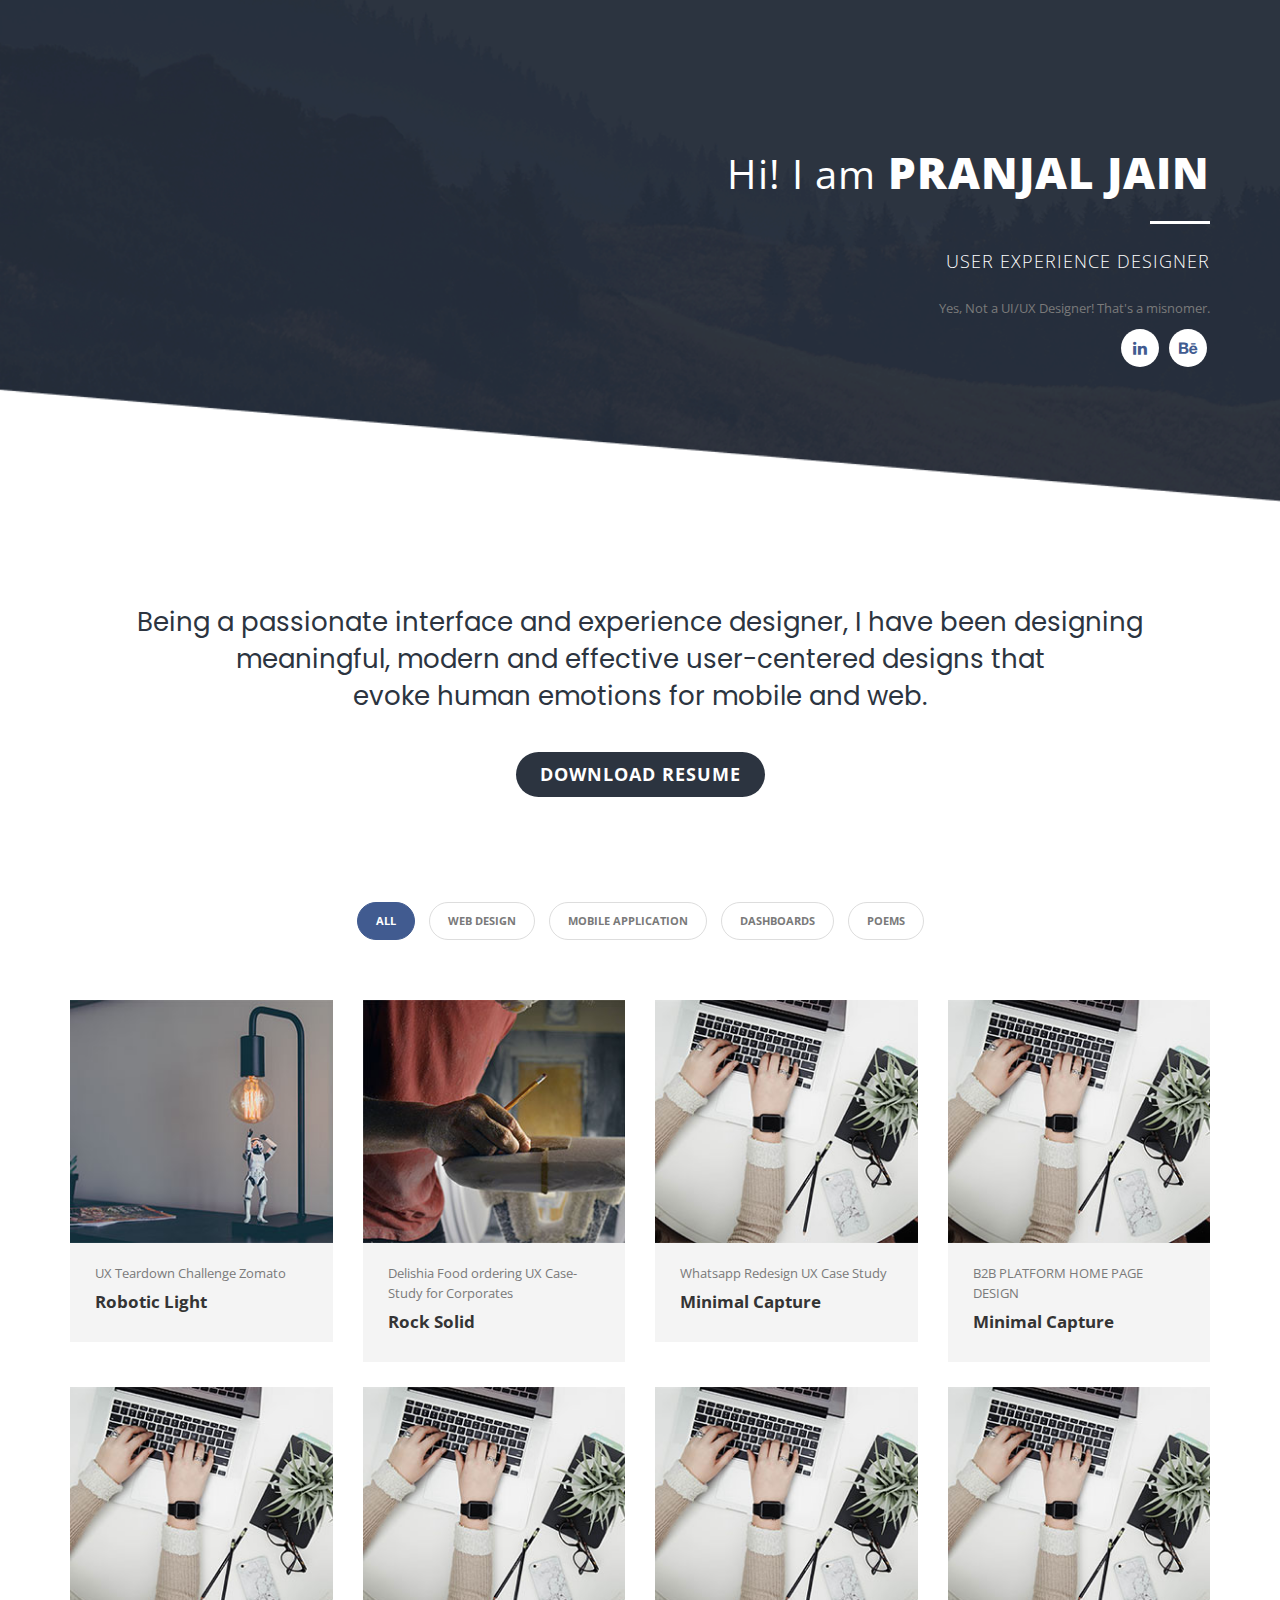
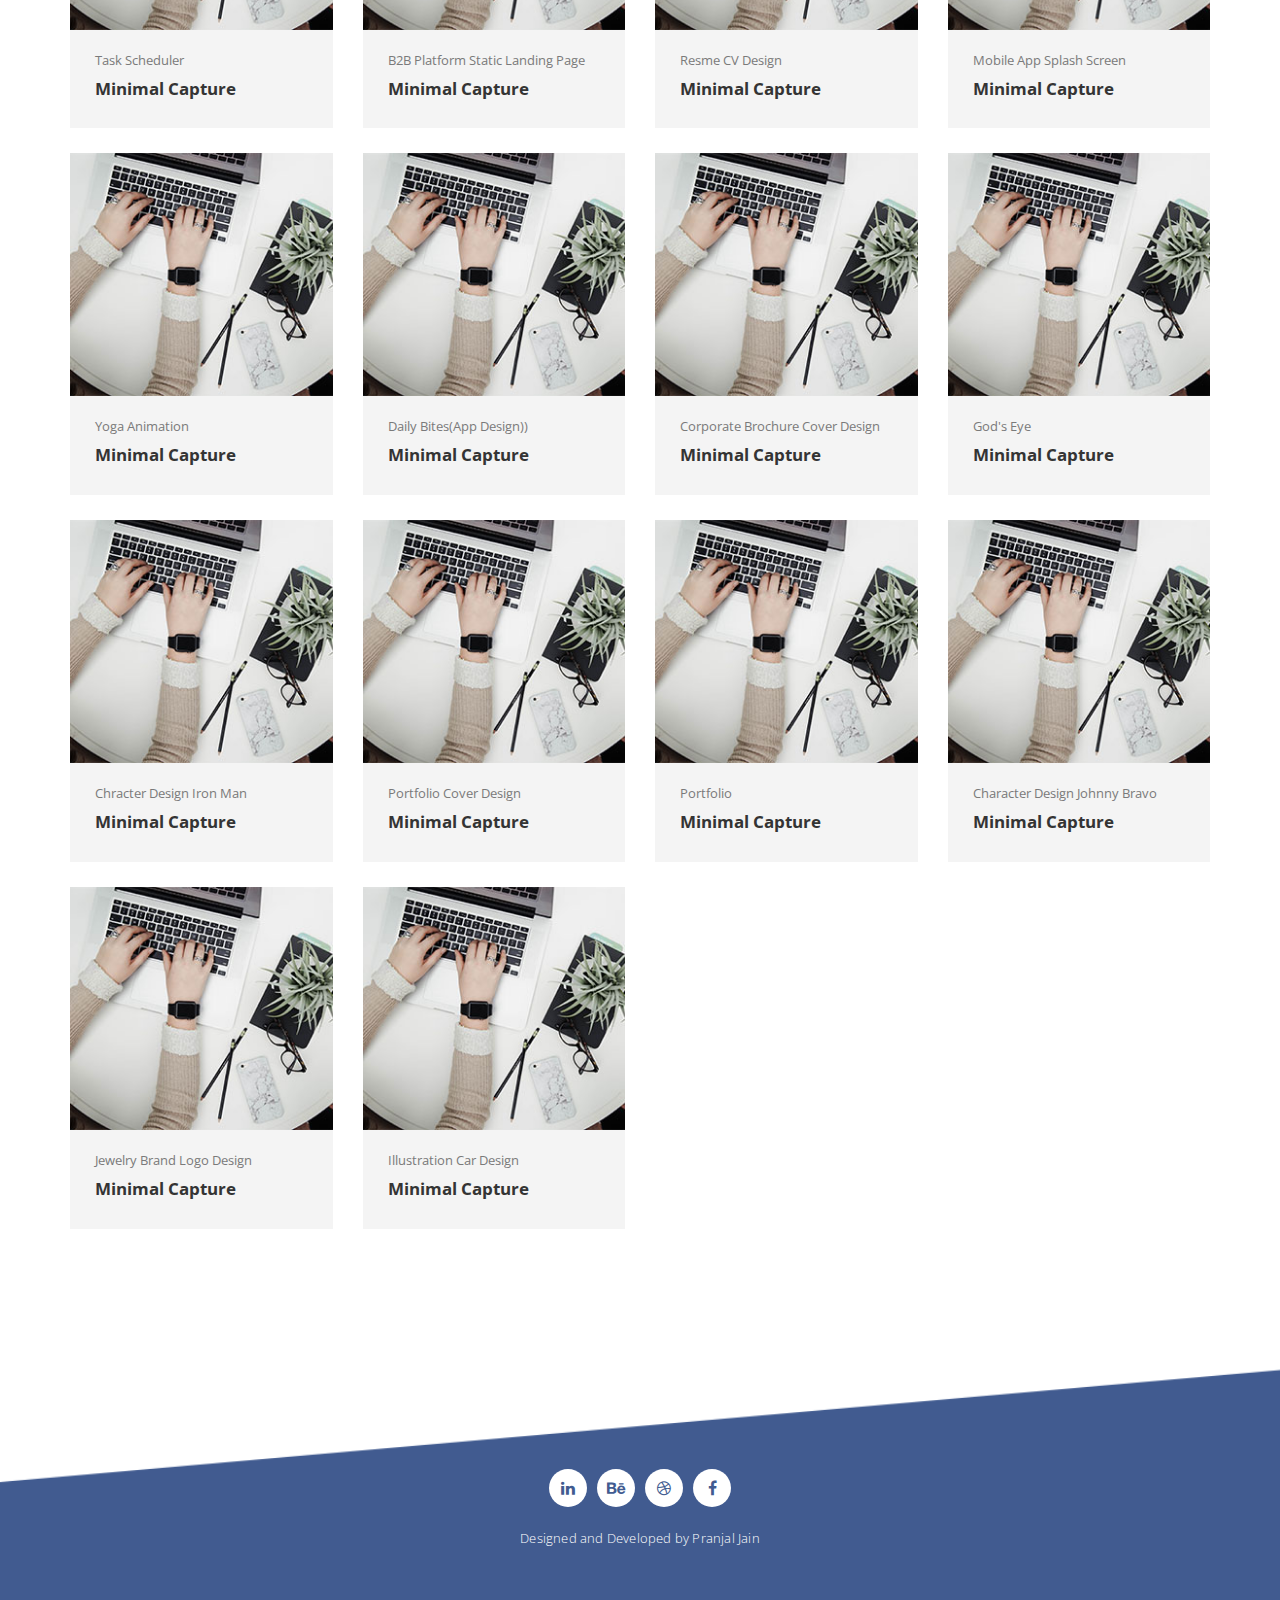
==== index.html @ 35bf2ab9 "cards" ====
<!doctype html>
<!--[if lt IE 7]>      <html class="no-js lt-ie9 lt-ie8 lt-ie7" lang=""> <![endif]-->
<!--[if IE 7]>         <html class="no-js lt-ie9 lt-ie8" lang=""> <![endif]-->
<!--[if IE 8]>         <html class="no-js lt-ie9" lang=""> <![endif]-->
<!--[if gt IE 8]><!--> <html class="no-js" lang=""> <!--<![endif]-->
    <head>
        <meta charset="utf-8">
        <meta http-equiv="X-UA-Compatible" content="IE=edge,chrome=1">

        <title>Pranjal Jain- UX Designer</title>
        <meta name="description" content="">
        <meta name="viewport" content="width=device-width, initial-scale=1">
        
        <link href="https://fonts.googleapis.com/css?family=Open+Sans:300,400,600,700,800" rel="stylesheet">
        <link rel="apple-touch-icon" href="apple-touch-icon.png">
        <link href="https://fonts.googleapis.com/css?family=Poppins&display=swap" rel="stylesheet">
        <link rel="stylesheet" href="css/bootstrap.min.css">
        <link rel="stylesheet" href="css/bootstrap-theme.min.css"> 
        <link rel="stylesheet" href="css/fontAwesome.css">
        <link rel="stylesheet" href="css/tooplate-style.css"> 

        <script src="js/vendor/modernizr-2.8.3-respond-1.4.2.min.js"></script>
    </head>
    <body>
        

        <section class="first-gallery-section">
          <div class="container">
            <div class="row">
              <div class="col-md-12">
                <div class="text-content">
                  <h2><span style="text-transform: none; font-weight: normal; font-size: 40px;">Hi! I am</span> PRANJAL JAIN</h2>
                  <div class="line-dec"></div>
                  <span>User Experience Designer</span>
                  <p> <br>Yes, Not a UI/UX Designer! That's a misnomer.
                  <ul>
                    <li><a href="https://www.linkedin.com/in/iam-pranjal-jain/" target="_blank"><i class="fa fa-linkedin"></i></a></li>
                    <li><a href="https://www.behance.net/iam-pranjal-jain/" target="_blank"><i class="fa fa-behance"></i></a></li>
                  </ul>                    
                </div>
              </div>
            </div>
          </div>
        </section>


        <section class="send-to-home">
          <div class="container">
            <div class="row">
              <div class="col-md-12">
                <div class="back-to-home">
                  <span>Being a passionate interface and experience designer, I have been designing meaningful, modern and effective user-centered designs that<br> evoke human emotions for mobile and web.</span>
                  <div class="primary-button">
                    <a href="./downloads/RESUME - PRANJAL JAIN.pdf" download>Download Resume</a>
                  </div>
                </div>
              </div>
            </div>
          </div>
        </section>

  
        <div class="content-wrapper">
            <div class="inner-container container">
                <div class="projects-holder-3">
                    <div class="filter-categories">
                        <ul class="project-filter">
                            <li class="filter" data-filter="all"><span>All</span></li>
                            <li class="filter" data-filter="webdesign"><span>Web Design</span></li>
                            <li class="filter" data-filter="nature"><span>Mobile Application</span></li>
                            <li class="filter" data-filter="responsive"><span>Dashboards</span></li>
                            <li class="filter" data-filter="creative"><span>Poems</span></li>
                        </ul>
                    </div>
                    <div class="projects-holder">
                        <div class="row">
                            <div class="col-md-3 col-sm-6 project-item mix nature">
                              <div class="image">
                                <!-- <a href="img/Sample.jpg" data-lightbox="image-1"> -->
                                <a href="https://www.behance.net/gallery/86287979/UX-Teardown-Challenge-Zomato" target="_blank">
                                    <img src="img/01-item.jpg">
                                </a>
                              </div>
                              <div class="text">
                                <span>UX Teardown Challenge Zomato</span>
                                <h4>Robotic Light</h4>
                              </div>
                            </div>
                            <div class="col-md-3 col-sm-6 project-item mix webdesign">
                              <div class="image">
                                <!-- <a href="img/02-big-item.jpg" data-lightbox="image-1"> -->
                                <a href="https://www.behance.net/gallery/84827435/Delishia-Food-ordering-UX-Case-Study-for-Corporates" target="_blank">
                                  <img src="img/02-item.jpg">
                                </a>
                              </div>
                              <div class="text">
                                <span>Delishia Food ordering UX Case-Study for Corporates</span>
                                <h4>Rock Solid</h4>
                              </div>
                            </div>
                            <div class="col-md-3 col-sm-6 project-item mix responsive">
                              <div class="image">
                                <!-- <a href="img/03-big-item.jpg" data-lightbox="image-1"> -->
                                <a href="https://www.behance.net/gallery/83356915/Whatsapp-Redesign-UX-Case-Study" target="_blank">
                                    <img src="img/03-item.jpg">
                                </a>
                              </div>
                              <div class="text">
                                <span>Whatsapp Redesign UX Case Study</span>
                                <h4>Minimal Capture</h4>
                              </div>
                            </div>
                            <div class="col-md-3 col-sm-6 project-item mix responsive">
                              <div class="image">
                                <!-- <a href="img/03-big-item.jpg" data-lightbox="image-1"> -->
                                <a href="https://www.behance.net/gallery/76256761/B2B-PLATFORM-HOME-PAGE-DESIGN" target="_blank">
                                    <img src="img/03-item.jpg">
                                </a>
                              </div>
                              <div class="text">
                                <span>B2B PLATFORM HOME PAGE DESIGN</span>
                                <h4>Minimal Capture</h4>
                              </div>
                            </div>
                            <div class="col-md-3 col-sm-6 project-item mix responsive">
                                <div class="image">
                                  <!-- <a href="img/03-big-item.jpg" data-lightbox="image-1"> -->
                                  <a href="https://www.behance.net/gallery/75936977/Task-Scheduler" target="_blank">
                                      <img src="img/03-item.jpg">
                                  </a>
                                </div>
                                <div class="text">
                                  <span>Task Scheduler</span>
                                  <h4>Minimal Capture</h4>
                                </div>
                            </div>
                            <div class="col-md-3 col-sm-6 project-item mix responsive">
                                <div class="image">
                                  <!-- <a href="img/03-big-item.jpg" data-lightbox="image-1"> -->
                                  <a href="https://www.behance.net/gallery/75749937/B2B-platform-static-landing-Page" target="_blank">
                                      <img src="img/03-item.jpg">
                                  </a>
                                </div>
                                <div class="text">
                                  <span>B2B Platform Static Landing Page</span>
                                  <h4>Minimal Capture</h4>
                                </div>
                            </div>
                            <div class="col-md-3 col-sm-6 project-item mix responsive">
                                <div class="image">
                                  <!-- <a href="img/03-big-item.jpg" data-lightbox="image-1"> -->
                                  <a href="https://www.behance.net/gallery/72185757/RESUME-CV-DESIGN" target="_blank">
                                      <img src="img/03-item.jpg">
                                  </a>
                                </div>
                                <div class="text">
                                  <span>Resme CV Design</span>
                                  <h4>Minimal Capture</h4>
                                </div>
                            </div>
                            <div class="col-md-3 col-sm-6 project-item mix responsive">
                                <div class="image">
                                  <!-- <a href="img/03-big-item.jpg" data-lightbox="image-1"> -->
                                  <a href="https://www.behance.net/gallery/72117203/Mobile-App-Splash-Screen" target="_blank">
                                      <img src="img/03-item.jpg">
                                  </a>
                                </div>
                                <div class="text">
                                  <span>Mobile App Splash Screen</span>
                                  <h4>Minimal Capture</h4>
                                </div>
                            </div>
                            <div class="col-md-3 col-sm-6 project-item mix responsive">
                                <div class="image">
                                  <!-- <a href="img/03-big-item.jpg" data-lightbox="image-1"> -->
                                  <a href="https://www.behance.net/gallery/72035407/Yoga-Animation" target="_blank">
                                      <img src="img/03-item.jpg">
                                  </a>
                                </div>
                                <div class="text">
                                  <span>Yoga Animation</span>
                                  <h4>Minimal Capture</h4>
                                </div>
                            </div>
                            <div class="col-md-3 col-sm-6 project-item mix responsive">
                                <div class="image">
                                  <!-- <a href="img/03-big-item.jpg" data-lightbox="image-1"> -->
                                  <a href="https://www.behance.net/gallery/71482663/APP-DESIGN-(DAILY-BITES)" target="_blank">
                                      <img src="img/03-item.jpg">
                                  </a>
                                </div>
                                <div class="text">
                                  <span>Daily Bites(App Design))</span>
                                  <h4>Minimal Capture</h4>
                                </div>
                            </div>
                            <div class="col-md-3 col-sm-6 project-item mix responsive">
                                <div class="image">
                                  <!-- <a href="img/03-big-item.jpg" data-lightbox="image-1"> -->
                                  <a href="https://www.behance.net/gallery/71571101/Corporate-Brochure-Cover-Design" target="_blank">
                                      <img src="img/03-item.jpg">
                                  </a>
                                </div>
                                <div class="text">
                                  <span>Corporate Brochure Cover Design</span>
                                  <h4>Minimal Capture</h4>
                                </div>
                            </div>
                            <div class="col-md-3 col-sm-6 project-item mix responsive">
                                <div class="image">
                                  <!-- <a href="img/03-big-item.jpg" data-lightbox="image-1"> -->
                                  <a href="https://www.behance.net/gallery/65705219/Gods-EYE" target="_blank">
                                      <img src="img/03-item.jpg">
                                  </a>
                                </div>
                                <div class="text">
                                  <span>God's Eye</span>
                                  <h4>Minimal Capture</h4>
                                </div>
                            </div>
                            <div class="col-md-3 col-sm-6 project-item mix responsive">
                                <div class="image">
                                  <!-- <a href="img/03-big-item.jpg" data-lightbox="image-1"> -->
                                  <a href="https://www.behance.net/gallery/65698187/Chracter-Design-Iron-Man" target="_blank">
                                      <img src="img/03-item.jpg">
                                  </a>
                                </div>
                                <div class="text">
                                  <span>Chracter Design Iron Man</span>
                                  <h4>Minimal Capture</h4>
                                </div>
                            </div>
                            <div class="col-md-3 col-sm-6 project-item mix responsive">
                                <div class="image">
                                  <!-- <a href="img/03-big-item.jpg" data-lightbox="image-1"> -->
                                  <a href="https://www.behance.net/gallery/64944275/Portfolio-Cover-Design" target="_blank">
                                      <img src="img/03-item.jpg">
                                  </a>
                                </div>
                                <div class="text">
                                  <span>Portfolio Cover Design</span>
                                  <h4>Minimal Capture</h4>
                                </div>
                            </div>
                            <div class="col-md-3 col-sm-6 project-item mix responsive">
                                <div class="image">
                                  <!-- <a href="img/03-big-item.jpg" data-lightbox="image-1"> -->
                                  <a href="https://www.behance.net/gallery/65653839/Portfolio" target="_blank">
                                      <img src="img/03-item.jpg">
                                  </a>
                                </div>
                                <div class="text">
                                  <span>Portfolio</span>
                                  <h4>Minimal Capture</h4>
                                </div>
                            </div>
                            <div class="col-md-3 col-sm-6 project-item mix responsive">
                                <div class="image">
                                  <!-- <a href="img/03-big-item.jpg" data-lightbox="image-1"> -->
                                  <a href="https://www.behance.net/gallery/65698051/Character-Design-Johnny-Bravo" target="_blank">
                                      <img src="img/03-item.jpg">
                                  </a>
                                </div>
                                <div class="text">
                                  <span>Character Design Johnny Bravo</span>
                                  <h4>Minimal Capture</h4>
                                </div>
                            </div>
                            <div class="col-md-3 col-sm-6 project-item mix responsive">
                                <div class="image">
                                  <!-- <a href="img/03-big-item.jpg" data-lightbox="image-1"> -->
                                  <a href="https://www.behance.net/gallery/65696459/Jewelry-Brand-Logo-Design" target="_blank">
                                      <img src="img/03-item.jpg">
                                  </a>
                                </div>
                                <div class="text">
                                  <span>Jewelry Brand Logo Design</span>
                                  <h4>Minimal Capture</h4>
                                </div>
                            </div>
                            <div class="col-md-3 col-sm-6 project-item mix responsive">
                                <div class="image">
                                  <!-- <a href="img/03-big-item.jpg" data-lightbox="image-1"> -->
                                  <a href="https://www.behance.net/gallery/64944363/Illustration-Car-Design" target="_blank">
                                      <img src="img/03-item.jpg">
                                  </a>
                                </div>
                                <div class="text">
                                  <span>Illustration Car Design</span>
                                  <h4>Minimal Capture</h4>
                                </div>
                            </div>
                        </div>
                    </div>
                </div>
            </div>
        </div> 

        <footer>
          <div class="container">
            <div class="row">
              <div class="col-md-12">
                <ul>
                  <li><a href="https://www.linkedin.com/in/iam-pranjal-jain/" target="_blank"><i class="fa fa-linkedin"></i></a></li>
                  <li><a href="https://www.behance.net/iam-pranjal-jain/" target="_blank"><i class="fa fa-behance"></i></a></li>
                  <li><a href="https://dribbble.com/iam_darkshadow" target="_blank"><i class="fa fa-dribbble"></i></a></li>
                  <li><a href="https://www.facebook.com/pranjalj2" target="_blank"><i class="fa fa-facebook"></i></a></li>
                </ul>
                <p>Designed and Developed by Pranjal Jain                      
                        </p>
              </div>
            </div>
          </div>
        </footer>

        <script src="//ajax.googleapis.com/ajax/libs/jquery/1.11.2/jquery.min.js"></script>
        <script>window.jQuery || document.write('<script src="js/vendor/jquery-1.11.2.min.js"><\/script>')</script>

        <script src="js/vendor/bootstrap.min.js"></script>

        <script src="js/plugins.js"></script>
        <script src="js/main.js"></script>
        <!-- <script>
          var data = ''
          fetch('https://api.behance.net/v2/users/iam-pranjal-jain/projects?client_id=1234567890')
            .then(response => {
              return response.json()
            })
            .then(data => {
              console.log(data)
            })
            .catch( function(error) {
              console.log('There has been a problem with your fetch operation: ' + error.message);
              throw error;
            })
          data.forEach(project => {
            console.log(project.title)
          })
        
        </script> -->


    </body>
</html>
---- css/tooplate-style.css ----
/* 

Template 2091 Ziggy

http://www.tooplate.com/view/2091-ziggy

*/

/*============
BASIC STYLE
============*/

ul {
	padding: 0;
	margin: 0;
	list-style: none;
}

body {
	font-family: 'Open Sans', sans-serif;
}

p {
	font-size: 13px;
	color: #7a7a7a;
	line-height: 22px;
}

.primary-button a {
	text-decoration: none;
	padding: 10px 24px;
	display: inline-block;
	border-radius: 24px;
	font-size: 18px;
	text-transform: uppercase;
	font-weight: 700;
	letter-spacing: 1px;
}


/* ======================
----- FIRST SECTION------
=======================*/

.first-section {
	background-image: url(../img/first-section-bg.png);
	background-size: cover;
	width: 100%;
	background-repeat: no-repeat;
	padding: 20% 0px 20% 0px;
}

.first-section .text-content {
	text-align: right;
	color: #fff;
}

.first-section .text-content h2 {
	font-size: 44px;
	text-transform: uppercase;
	font-weight: 900;
	letter-spacing: 1px;
}

.first-section .text-content .line-dec {
	width: 60px;
	height: 3px;
	background-color: #fff;
	margin: 25px 0px 25px auto;
}

.first-section .text-content span {
	font-size: 18px;
	text-transform: uppercase;
	font-weight: 300;
	letter-spacing: 1px;
}


/* ======================
---- SECOND SECTION------
=======================*/

.second-section {
	padding: 100px 0px;
}

.second-section .service-item {
	text-align: center;
}

.second-section .service-item .icon img {
	max-width: 100%;
	overflow: hidden;
}

.second-section h4 {
	font-size: 16px;
	color: #415b90;
	margin-top: 25px;
	margin-bottom: 15px;
}


/* ======================
----- THIRD SECTION------
=======================*/

.third-section {
	background-image: url(../img/third-section-bg.png);
	background-size: cover;
	width: 100%;
	background-repeat: no-repeat;
	padding: 20% 0px;
}

.third-section .left-image img {
	width: 100%;
	overflow: hidden;
	text-align: center;
}

.third-section .right-text {
	display: inline;
}

.third-section em {
	font-size: 18px;
	font-style: normal;
	font-weight: 300;
}

.third-section h4 {
	margin-top: 60px;
	color: #fff;
	font-size: 24px;
	font-weight: 700;
	text-transform: uppercase;
	letter-spacing: 1px;
}

.third-section p {
	color: #fff;
	margin-top: 15px;
}


/* ======================
---- FOURTH SECTION -----
=======================*/

.fourth-section {
	background-image: url(../img/fourth-section-bg.png);
	background-size: cover;
	width: 100%;
	background-repeat: no-repeat;
	padding: 16% 0px;
}

.fourth-section .col-md-3 {
	padding-left: 0px;
	padding-right: 0px;
}

.fourth-section .portfolio-item img {
	width: 100%;
	overflow: hidden;
}

.fourth-section .first-item .text {
	background-color: #f4f4f4;
}

.fourth-section .second-item .text {
	background-color: #eaeaea;
}

.fourth-section .third-item .text {
	background-color: #dedede;
}

.fourth-section .portfolio-item .text {
	padding: 20px 25px;
}

.fourth-section .portfolio-item .text span {
	font-size: 13px;
	color: #7a7a7a;
}

.fourth-section .portfolio-item .text h4 {
	font-size: 17px;
	color: #343434;
	font-weight: 700;
}

.fourth-section .send-to-portfolio {
	background-color: #415b90;
	text-align: center;
	padding:  46.7% 0px;
}

.fourth-section .send-to-portfolio span {
	display: inline-block;
	font-size: 13px;
	color: #fff;
}

.fourth-section .send-to-portfolio .primary-button {
	margin-top: 20px;
}

.fourth-section .send-to-portfolio .primary-button a {
	background-color: #fff;
	color: #415b90;
}

.fourth-section .send-to-portfolio .primary-button a:hover {
	background-color: #22304d;
	color: #fff;
	transition: all 0.3s;
}


/* ======================
----- FIVTH SECTION------
=======================*/

.fivth-section {
	background-image: url(../img/fivth-section-bg.png);
	background-size: cover;
	width: 100%;
	background-repeat: no-repeat;
	padding: 20% 0px;
}

.fivth-section .right-image {
	display: inline;
}

.fivth-section .right-image img {
	max-width: 100%;
	overflow: hidden;
	text-align: center;
}

.fivth-section .left-text {
	display: inline;
	text-align: right;
}

.fivth-section em {
	font-size: 18px;
	font-style: normal;
	font-weight: 300;
}

.fivth-section h4 {
	margin-top: 60px;
	color: #fff;
	font-size: 24px;
	font-weight: 700;
	text-transform: uppercase;
	letter-spacing: 1px;
}

.fivth-section p {
	color: #fff;
	margin-top: 15px;
}


/* ======================
----- SIXTH SECTION------
=======================*/

.sixth-section {
	background-image: url(../img/sixth-section-bg.png);
	background-size: cover;
	width: 100%;
	background-repeat: no-repeat;
	padding: 10% 0px;
}

.sixth-section input {
	padding-left: 15px;
	font-size: 13px;
	color: #7a7a7a;
	border: 1px solid #eee;
	outline: none;
	height: 44px;
	border-radius: 22px;
	width: 100%;
	margin-bottom: 30px;
}

.sixth-section textarea {
	border-radius: 22px;
	border: 1px solid #eee;
	padding: 15px;
	font-size: 13px;
	color: #7a7a7a;
	outline: none;
	margin-bottom: 25px;
	height: 180px;
	max-height: 250px;
	width: 100%;
	max-width: 100%;
	max-height: 240px;
	display: inline-block;
}

.sixth-section button {
	text-decoration: none;
	padding: 10px 18px;
	display: inline-block;
	border-radius: 24px;
	font-size: 11px;
	text-transform: uppercase;
	font-weight: 700;
	background-color: #415b90;
	color: #fff;
	letter-spacing: 1px;
}

.sixth-section button:hover {
	color: #fff;
	background-color: #22304d;
	transition: all 0.3s;
}

.sixth-section .right-info {
	margin-left: 20px;
}

.sixth-section .right-info ul {
	padding: 0;
	margin: 0;
	list-style: none;
}

.sixth-section .right-info ul li {
	display: block;
	font-size: 13px;
	font-weight: 700;
	color: #415b90;
	margin-bottom: 20px;
}

.sixth-section .right-info ul li a {
	text-decoration: none;
	color: #415b90;
}

.sixth-section .right-info ul li i {
	margin-right: 15px;
	display: inline-block;
	width: 46px;
	height: 46px;
	line-height: 46px;
	text-align: center;
	color: #415b90;
	border-radius: 50%;
	border: 1px solid #415b90;
	font-size: 18px;
}

/* ======================
----- FOOTER SECTION ----
=======================*/

footer {
	text-align: center;
	background-image: url(../img/footer-bg.png);
	background-size: cover;
	width: 100%;
	background-repeat: no-repeat;
	padding: 11% 0px 4% 0px;
}

footer ul {
	padding: 0;
	margin: 0;
	list-style: none;
}

footer ul li {
	display: inline-block;
	margin: 0 3px;
}

footer ul li a {
	font-size: 16px;
	color: #415b90;
	display: inline-block;
	width: 38px;
	height: 38px;
	line-height: 38px;
	text-align: center;
	background-color: #fff;
	border-radius: 50%;
}

footer ul li a:hover {
	background-color: #22304d;
	color: #415b90;
	transition: all 0.3s;
}

footer p {
	margin-top: 20px;
	font-size: 13px;
	font-weight: 300;
	letter-spacing: 0.2px;
	color: #fff;
}

footer em {
	font-style: normal;
	font-weight: 600;
}

footer a {
	color: #fff;
}

footer a:hover {
	color: #3CF;
}


/* =====================
----- GALLERY PAGE -----
======================*/

.first-gallery-section {
	background-image: url(../img/heading-bg.png);
	background-size: cover;
	width: 100%;
	background-repeat: no-repeat;
	padding: 10% 0px 15% 0px;
}

.first-gallery-section .text-content {
	text-align: right;
	color: #fff;
}

.first-gallery-section .text-content h2 {
	font-size: 44px;
	text-transform: uppercase;
	font-weight: 900;
	letter-spacing: 1px;
}

.first-gallery-section .text-content .line-dec {
	width: 60px;
	height: 3px;
	background-color: #fff;
	margin: 25px 0px 25px auto;
}

.first-gallery-section .text-content span {
	font-size: 18px;
	text-transform: uppercase;
	font-weight: 300;
	letter-spacing: 1px;
}

.first-gallery-section ul {
	padding: 0;
	margin: 0;
	list-style: none;
}

.first-gallery-section ul li {
	display: inline-block;
	margin: 0 3px;
}

.first-gallery-section ul li a {
	font-size: 16px;
	color: #415b90;
	display: inline-block;
	width: 38px;
	height: 38px;
	line-height: 38px;
	text-align: center;
	background-color: #fff;
	border-radius: 50%;
}

.first-gallery-section ul li a:hover {
	background-color: #22304d;
	color: #415b90;
	transition: all 0.3s;
}




.send-to-home  {
	/* margin-top: 100px; */
	margin-bottom: 50px;
}

.send-to-home .back-to-home {
	/* background-color: #415b90; */
	text-align: center;
	padding: 45px 0px;
}

.send-to-home .back-to-home span {
	display: inline-block;
	color: #2c3440;
	font-size: 26px;
	font-family: 'Poppins', 'sans-serif';
}

.send-to-home .back-to-home .primary-button {
	margin-top: 36px;
}

.send-to-home .back-to-home .primary-button a {
	background-color: #2c3440;
	color: #fff;
}

.send-to-home .back-to-home .primary-button a:hover {
	background-color: #2c3440;
	color: #fff;
	transition: all 0.3s;
}

.filter-categories {
  text-align: center;
  margin-bottom: 20px;
  margin-top: 10px;
}

.filter-categories ul li {
  margin: 0px 5px 15px 5px;
  display: inline-block;
}

.filter-categories ul li span {
  cursor: pointer;
  color: #7a7a7a;
  border-radius: 25px;
  background: white;
  display: inline-block;
  border: 1px solid #ddd;
  padding: 10px 18px;
  font-size: 11px;
  text-transform: uppercase;
  font-weight: 700;
}

.filter-categories ul li.active span {
  background: #415b90;
  color: white;
  border: 1px solid #415b90;
}

.projects-holder .mix {
  display: none;
}

.content-wrapper {
	margin-bottom: 100px;
	text-align: center;
}

.content-wrapper .portfolio-items {
	margin-top: 30px;
}

.content-wrapper ul {
	padding: 0;
	margin: 0;
	list-style: none;
}

.content-wrapper .project-item {
	margin-top: 25px;
}

.content-wrapper .project-item img {
	width: 100%;
	overflow: hidden;
}

.content-wrapper .project-item .text {
	text-align: left;
	padding: 20px 25px;
	background-color: #f4f4f4;
}

.content-wrapper .project-item .text span {
	font-size: 13px;
	color: #7a7a7a;
}

.content-wrapper .project-item .text h4 {
	font-size: 17px;
	color: #343434;
	font-weight: 700;
}


/* ======================
-- RESPONSIVE SECTION ---
=======================*/

@media (max-width: 1200px){

	.fourth-section .send-to-portfolio {
		padding:  47.5% 0px;
	}

	.gallery-page .portfolio-items  {
		margin-right: 15px;
	}

}

@media (max-width: 992px){

	.fourth-section .send-to-portfolio {
		padding:  45.8% 0px;
	}

	.third-section {
		text-align: center;
	}

	.third-section .right-text {
		text-align: left;
	}

	.third-section .left-image img {
		width: 50%;
	}

	.fivth-section {
		text-align: center;
	}

	.fivth-section .left-text {
		text-align: left;
	}

	.fivth-section .right-image img {
		margin-top: 30px;
		width: 50%;
	}

	.sixth-section .right-info {
		text-align: left;
		margin-left: 0px;
		margin-top: 45px;
	}

}

@media (max-width: 850px){

	.send-to-home  {
		margin-top: 80px;
	}

	.first-gallery-section {
		padding: 10% 0px 40% 0px;
	}

	.first-section {
		padding: 150px 0px 200px 0px;
	}

	.first-section .text-content {
		text-align: center;
	}

	.first-section .text-content .line-dec {
		margin: 25px auto;
	}

	.second-section {
		padding: 50px 0px 0px 0px;
	}

	.second-section .service-item {
		margin-bottom: 50px;
	}

	.third-section {
		margin-top: -50px;
		text-align: center;
		padding: 250px 0px 150px 0px;
	}

	.third-section .right-text {
		text-align: left;
	}

	.fourth-section {
		padding: 150px 0px;
	}

	.fourth-section .col-md-3 {
		padding-left: 15px;
		padding-right: 15px;
	}

	.fourth-section .portfolio-item {
		margin-bottom: 30px;
	}

	.fourth-section .send-to-portfolio {
		padding:  46% 0px;
	}

	.fivth-section {
		text-align: center;
		padding: 50px 0px 250px 0px;
	}

	.fivth-section .left-text {
		text-align: left;
		margin-bottom: 30px;
		display: inline-block;
	}

	.sixth-section {
		text-align: center;
		padding: 0px 0px 0px 0px;
	}

	.sixth-section .right-info {
		text-align: left;
		margin-left: 0px;
		margin-top: 45px;
	}

	footer {
		margin-top: -50px;
		padding: 200px 0px 20px 0px;
	}
}


@media (max-width: 590px){

	.third-section {
		text-align: center;
	}

	.third-section .left-image img {
		width: 80%;
	}

	.fivth-section {
		text-align: center;
	}

	.fivth-section .right-image img {
		width: 80%;
	}
	
}

/*========================================
----------- LIGHT BOX STYLE ------------
========================================*/

/* Preload images */
body:after {
  content: url(../img/close.png) url(../img/loading.gif) url(../img/prev.png) url(../img/next.png);
  display: none;
}

body.lb-disable-scrolling {
  overflow: hidden;
}

.lightboxOverlay {
  position: absolute;
  top: 0;
  left: 0;
  z-index: 9999;
  background-color: black;
  filter: progid:DXImageTransform.Microsoft.Alpha(Opacity=80);
  opacity: 0.8;
  display: none;
}

.lightbox {
  position: absolute;
  margin-top: 5%;
  left: 0;
  width: 100%;
  z-index: 10000;
  text-align: center;
  line-height: 0;
  font-weight: normal;
}

.lightbox .lb-image {
  display: block;
  height: auto;
  max-width: inherit;
  max-height: none;
  border-radius: 3px;

  /* Image border */
  border: 4px solid white;
}

.lightbox a img {
  border: none;
}

.lb-outerContainer {
  position: relative;
  *zoom: 1;
  width: 250px;
  height: 250px;
  margin: 0 auto;
  border-radius: 4px;

  /* Background color behind image.
     This is visible during transitions. */
  background-color: white;
}

.lb-outerContainer:after {
  content: "";
  display: table;
  clear: both;
}

.lb-loader {
  position: absolute;
  top: 43%;
  left: 0;
  height: 25%;
  width: 100%;
  text-align: center;
  line-height: 0;
}

.lb-cancel {
  display: block;
  width: 32px;
  height: 32px;
  margin: 0 auto;
  background: url(../img/loading.gif) no-repeat;
}

.lb-nav {
  position: absolute;
  top: 0;
  left: 0;
  height: 100%;
  width: 100%;
  z-index: 10;
}

.lb-container > .nav {
  left: 0;
}

.lb-nav a {
  outline: none;
  background-image: url('[data-uri]');
}

.lb-prev, .lb-next {
  height: 100%;
  cursor: pointer;
  display: block;
}

.lb-nav a.lb-prev {
  width: 34%;
  left: 0;
  float: left;
  background: url(../img/prev.png) left 48% no-repeat;
  filter: progid:DXImageTransform.Microsoft.Alpha(Opacity=0);
  opacity: 0;
  -webkit-transition: opacity 0.6s;
  -moz-transition: opacity 0.6s;
  -o-transition: opacity 0.6s;
  transition: opacity 0.6s;
}

.lb-nav a.lb-prev:hover {
  filter: progid:DXImageTransform.Microsoft.Alpha(Opacity=100);
  opacity: 1;
}

.lb-nav a.lb-next {
  width: 64%;
  right: 0;
  float: right;
  background: url(../img/next.png) right 48% no-repeat;
  filter: progid:DXImageTransform.Microsoft.Alpha(Opacity=0);
  opacity: 0;
  -webkit-transition: opacity 0.6s;
  -moz-transition: opacity 0.6s;
  -o-transition: opacity 0.6s;
  transition: opacity 0.6s;
}

.lb-nav a.lb-next:hover {
  filter: progid:DXImageTransform.Microsoft.Alpha(Opacity=100);
  opacity: 1;
}

.lb-dataContainer {
  margin: 0 auto;
  padding-top: 5px;
  *zoom: 1;
  width: 100%;
  -moz-border-radius-bottomleft: 4px;
  -webkit-border-bottom-left-radius: 4px;
  border-bottom-left-radius: 4px;
  -moz-border-radius-bottomright: 4px;
  -webkit-border-bottom-right-radius: 4px;
  border-bottom-right-radius: 4px;
}

.lb-dataContainer:after {
  content: "";
  display: table;
  clear: both;
}

.lb-data {
  padding: 0 4px;
  color: #ccc;
}

.lb-data .lb-details {
  width: 85%;
  float: left;
  text-align: left;
  line-height: 1.1em;
}

.lb-data .lb-caption {
  font-size: 13px;
  font-weight: bold;
  line-height: 1em;
}

.lb-data .lb-caption a {
  color: #4ae;
}

.lb-data .lb-number {
  display: block;
  clear: left;
  padding-bottom: 1em;
  font-size: 12px;
  color: #999999;
}

.lb-data .lb-close {
  display: block;
  float: right;
  width: 30px;
  height: 30px;
  background: url(../img/close.png) top right no-repeat;
  text-align: right;
  outline: none;
  filter: progid:DXImageTransform.Microsoft.Alpha(Opacity=70);
  opacity: 0.7;
  -webkit-transition: opacity 0.2s;
  -moz-transition: opacity 0.2s;
  -o-transition: opacity 0.2s;
  transition: opacity 0.2s;
}

.lb-data .lb-close:hover {
  cursor: pointer;
  filter: progid:DXImageTransform.Microsoft.Alpha(Opacity=100);
  opacity: 1;
}
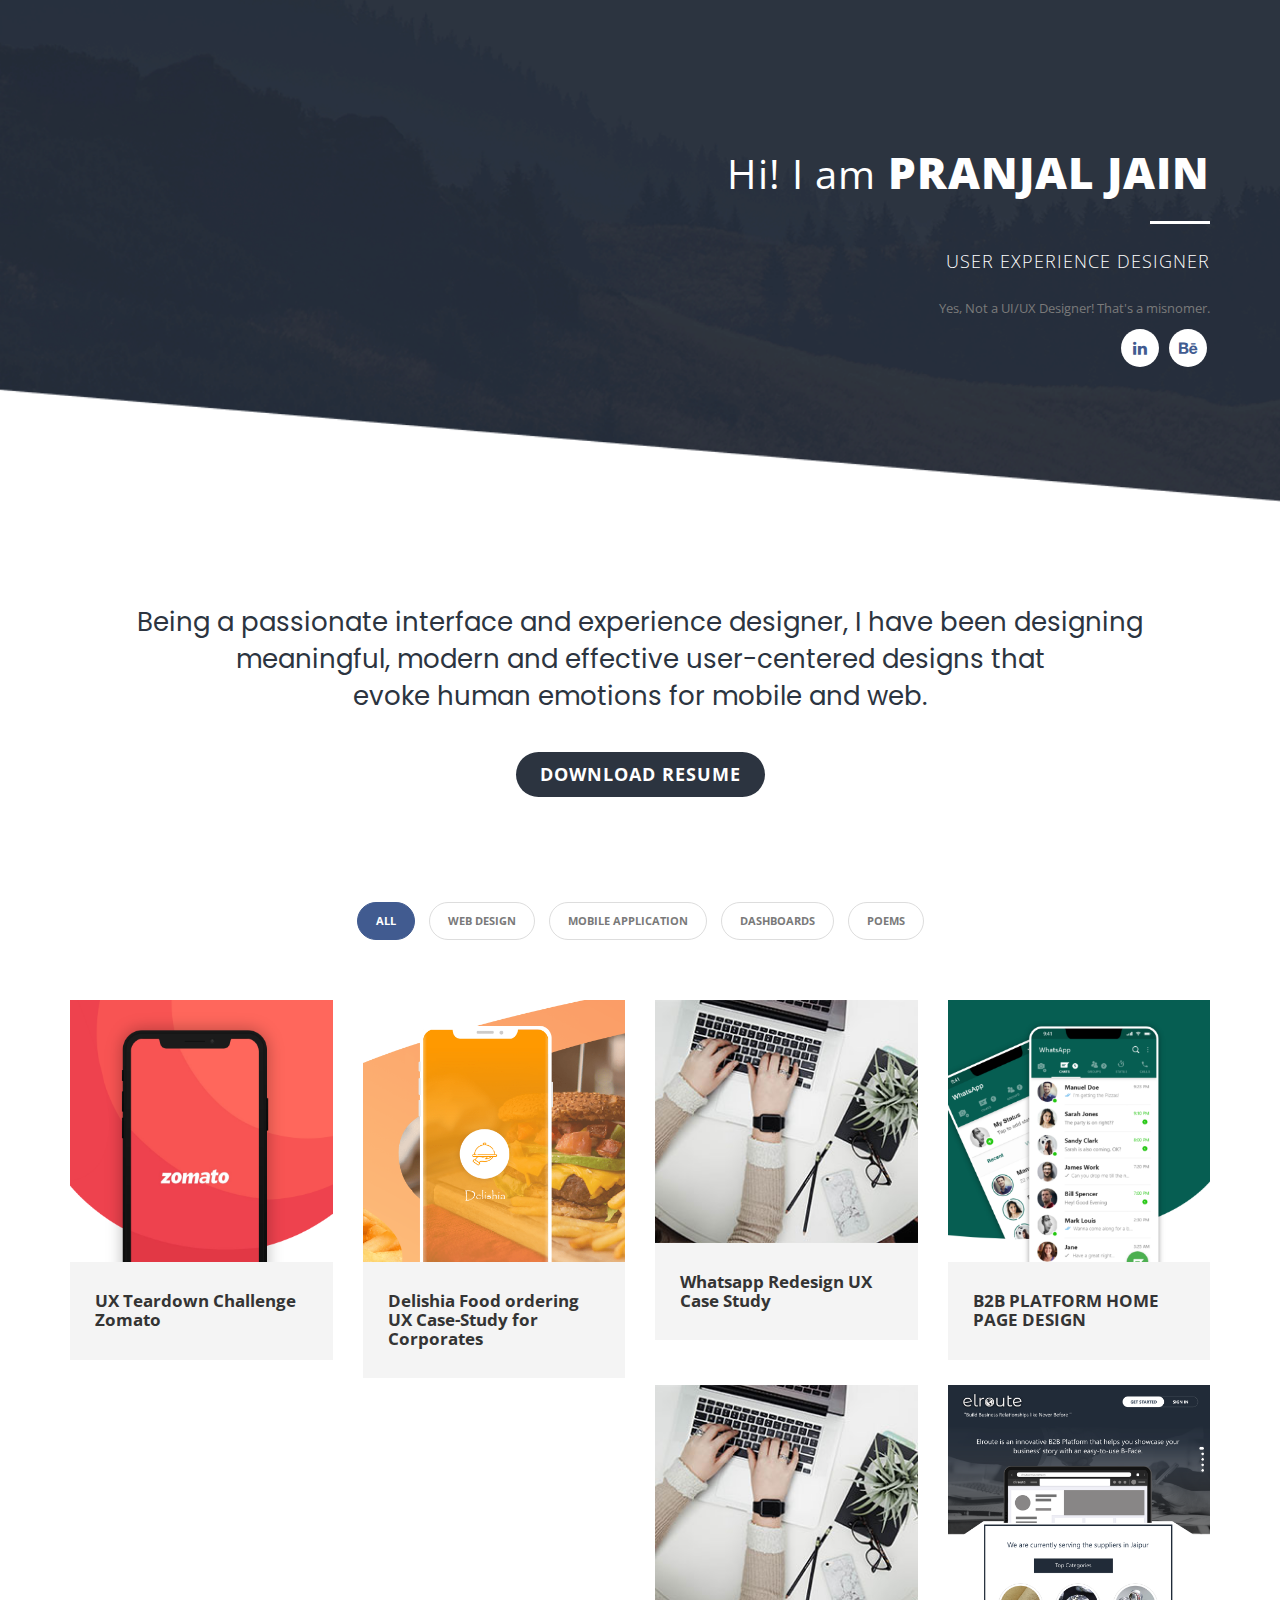
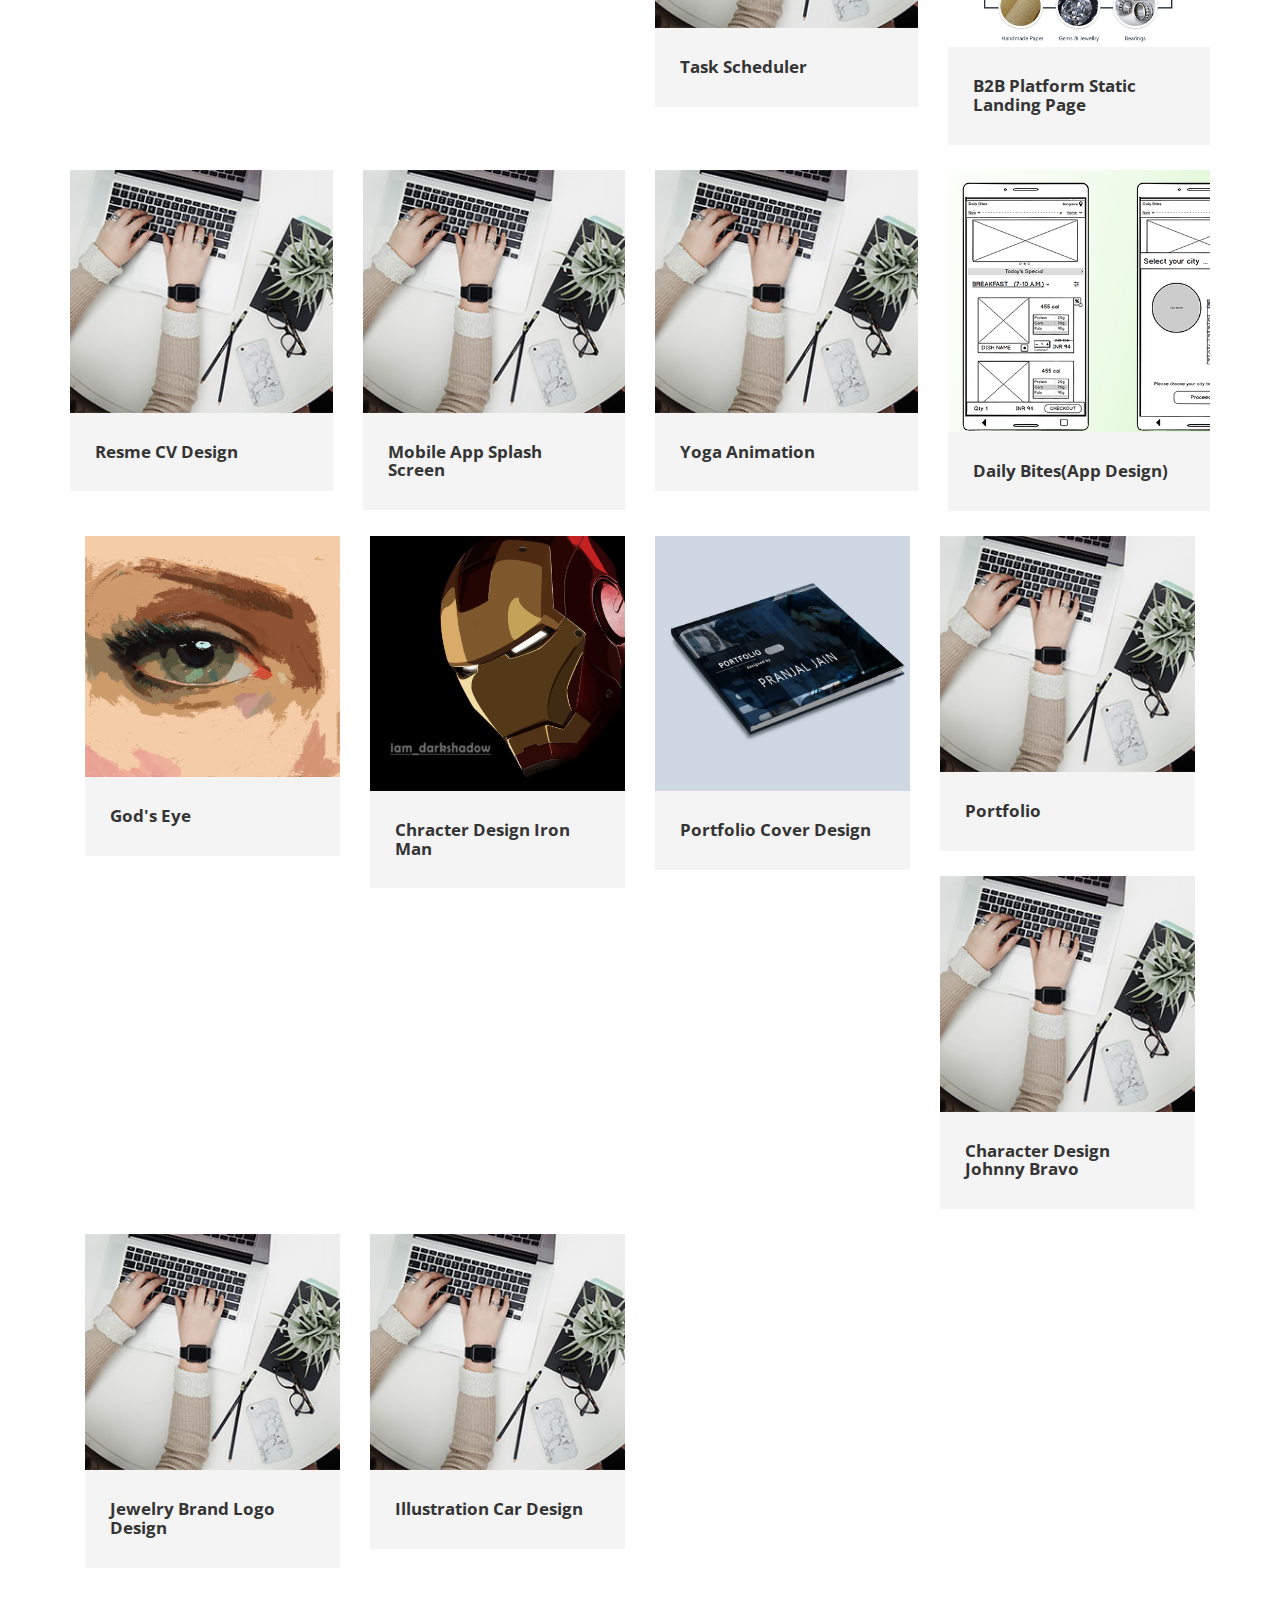
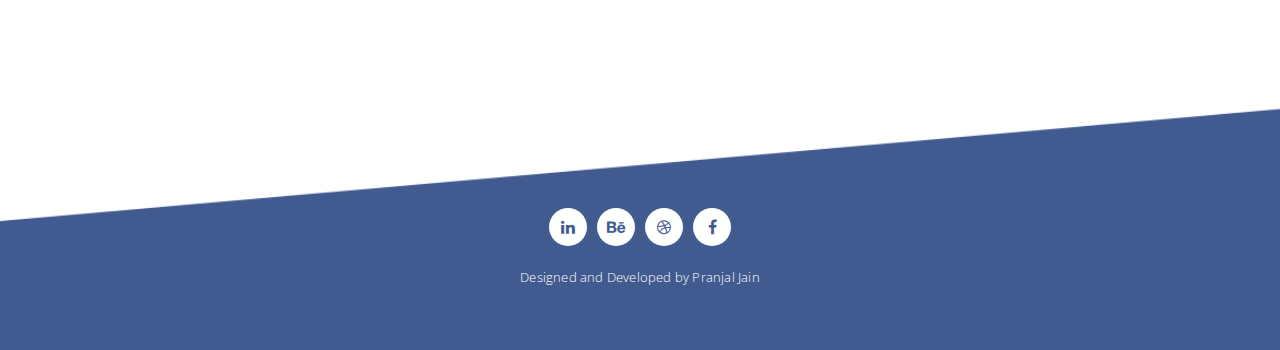
==== commit 4d588a24: "Update index.html" ====
--- a/index.html
+++ b/index.html
@@ -2,325 +2,309 @@
 <!--[if lt IE 7]>      <html class="no-js lt-ie9 lt-ie8 lt-ie7" lang=""> <![endif]-->
 <!--[if IE 7]>         <html class="no-js lt-ie9 lt-ie8" lang=""> <![endif]-->
 <!--[if IE 8]>         <html class="no-js lt-ie9" lang=""> <![endif]-->
-<!--[if gt IE 8]><!--> <html class="no-js" lang=""> <!--<![endif]-->
-    <head>
-        <meta charset="utf-8">
-        <meta http-equiv="X-UA-Compatible" content="IE=edge,chrome=1">
-
-        <title>Pranjal Jain- UX Designer</title>
-        <meta name="description" content="">
-        <meta name="viewport" content="width=device-width, initial-scale=1">
-        
-        <link href="https://fonts.googleapis.com/css?family=Open+Sans:300,400,600,700,800" rel="stylesheet">
-        <link rel="apple-touch-icon" href="apple-touch-icon.png">
-        <link href="https://fonts.googleapis.com/css?family=Poppins&display=swap" rel="stylesheet">
-        <link rel="stylesheet" href="css/bootstrap.min.css">
-        <link rel="stylesheet" href="css/bootstrap-theme.min.css"> 
-        <link rel="stylesheet" href="css/fontAwesome.css">
-        <link rel="stylesheet" href="css/tooplate-style.css"> 
-
-        <script src="js/vendor/modernizr-2.8.3-respond-1.4.2.min.js"></script>
-    </head>
-    <body>
-        
-
-        <section class="first-gallery-section">
-          <div class="container">
-            <div class="row">
-              <div class="col-md-12">
-                <div class="text-content">
-                  <h2><span style="text-transform: none; font-weight: normal; font-size: 40px;">Hi! I am</span> PRANJAL JAIN</h2>
-                  <div class="line-dec"></div>
-                  <span>User Experience Designer</span>
-                  <p> <br>Yes, Not a UI/UX Designer! That's a misnomer.
-                  <ul>
-                    <li><a href="https://www.linkedin.com/in/iam-pranjal-jain/" target="_blank"><i class="fa fa-linkedin"></i></a></li>
-                    <li><a href="https://www.behance.net/iam-pranjal-jain/" target="_blank"><i class="fa fa-behance"></i></a></li>
-                  </ul>                    
-                </div>
-              </div>
-            </div>
+<!--[if gt IE 8]><!-->
+<html class="no-js" lang="">
+<!--<![endif]-->
+
+<head>
+  <meta charset="utf-8">
+  <meta http-equiv="X-UA-Compatible" content="IE=edge,chrome=1">
+
+  <title>Pranjal Jain- UX Designer</title>
+  <meta name="description" content="">
+  <meta name="viewport" content="width=device-width, initial-scale=1">
+
+  <link href="https://fonts.googleapis.com/css?family=Open+Sans:300,400,600,700,800" rel="stylesheet">
+  <link rel="apple-touch-icon" href="apple-touch-icon.png">
+  <link href="https://fonts.googleapis.com/css?family=Poppins&display=swap" rel="stylesheet">
+  <link rel="stylesheet" href="css/bootstrap.min.css">
+  <link rel="stylesheet" href="css/bootstrap-theme.min.css">
+  <link rel="stylesheet" href="css/fontAwesome.css">
+  <link rel="stylesheet" href="css/tooplate-style.css">
+
+  <script src="js/vendor/modernizr-2.8.3-respond-1.4.2.min.js"></script>
+</head>
+
+<body>
+
+
+  <section class="first-gallery-section">
+    <div class="container">
+      <div class="row">
+        <div class="col-md-12">
+          <div class="text-content">
+            <h2><span style="text-transform: none; font-weight: normal; font-size: 40px;">Hi! I am</span> PRANJAL JAIN
+            </h2>
+            <div class="line-dec"></div>
+            <span>User Experience Designer</span>
+            <p> <br>Yes, Not a UI/UX Designer! That's a misnomer.
+              <ul>
+                <li><a href="https://www.linkedin.com/in/iam-pranjal-jain/" target="_blank"><i
+                      class="fa fa-linkedin"></i></a></li>
+                <li><a href="https://www.behance.net/iam-pranjal-jain/" target="_blank"><i
+                      class="fa fa-behance"></i></a></li>
+              </ul>
           </div>
-        </section>
-
-
-        <section class="send-to-home">
-          <div class="container">
-            <div class="row">
-              <div class="col-md-12">
-                <div class="back-to-home">
-                  <span>Being a passionate interface and experience designer, I have been designing meaningful, modern and effective user-centered designs that<br> evoke human emotions for mobile and web.</span>
-                  <div class="primary-button">
-                    <a href="./downloads/RESUME - PRANJAL JAIN.pdf" download>Download Resume</a>
-                  </div>
-                </div>
-              </div>
+        </div>
+      </div>
+    </div>
+  </section>
+
+
+  <section class="send-to-home">
+    <div class="container">
+      <div class="row">
+        <div class="col-md-12">
+          <div class="back-to-home">
+            <span>Being a passionate interface and experience designer, I have been designing meaningful, modern and
+              effective user-centered designs that<br> evoke human emotions for mobile and web.</span>
+            <div class="primary-button">
+              <a href="./downloads/RESUME - PRANJAL JAIN.pdf" download>Download Resume</a>
             </div>
           </div>
-        </section>
-
-  
-        <div class="content-wrapper">
-            <div class="inner-container container">
-                <div class="projects-holder-3">
-                    <div class="filter-categories">
-                        <ul class="project-filter">
-                            <li class="filter" data-filter="all"><span>All</span></li>
-                            <li class="filter" data-filter="webdesign"><span>Web Design</span></li>
-                            <li class="filter" data-filter="nature"><span>Mobile Application</span></li>
-                            <li class="filter" data-filter="responsive"><span>Dashboards</span></li>
-                            <li class="filter" data-filter="creative"><span>Poems</span></li>
-                        </ul>
-                    </div>
-                    <div class="projects-holder">
-                        <div class="row">
-                            <div class="col-md-3 col-sm-6 project-item mix nature">
-                              <div class="image">
-                                <!-- <a href="img/Sample.jpg" data-lightbox="image-1"> -->
-                                <a href="https://www.behance.net/gallery/86287979/UX-Teardown-Challenge-Zomato" target="_blank">
-                                    <img src="img/01-item.jpg">
-                                </a>
-                              </div>
-                              <div class="text">
-                                <span>UX Teardown Challenge Zomato</span>
-                                <h4>Robotic Light</h4>
-                              </div>
-                            </div>
-                            <div class="col-md-3 col-sm-6 project-item mix webdesign">
-                              <div class="image">
-                                <!-- <a href="img/02-big-item.jpg" data-lightbox="image-1"> -->
-                                <a href="https://www.behance.net/gallery/84827435/Delishia-Food-ordering-UX-Case-Study-for-Corporates" target="_blank">
-                                  <img src="img/02-item.jpg">
-                                </a>
-                              </div>
-                              <div class="text">
-                                <span>Delishia Food ordering UX Case-Study for Corporates</span>
-                                <h4>Rock Solid</h4>
-                              </div>
-                            </div>
-                            <div class="col-md-3 col-sm-6 project-item mix responsive">
-                              <div class="image">
-                                <!-- <a href="img/03-big-item.jpg" data-lightbox="image-1"> -->
-                                <a href="https://www.behance.net/gallery/83356915/Whatsapp-Redesign-UX-Case-Study" target="_blank">
-                                    <img src="img/03-item.jpg">
-                                </a>
-                              </div>
-                              <div class="text">
-                                <span>Whatsapp Redesign UX Case Study</span>
-                                <h4>Minimal Capture</h4>
-                              </div>
-                            </div>
-                            <div class="col-md-3 col-sm-6 project-item mix responsive">
-                              <div class="image">
-                                <!-- <a href="img/03-big-item.jpg" data-lightbox="image-1"> -->
-                                <a href="https://www.behance.net/gallery/76256761/B2B-PLATFORM-HOME-PAGE-DESIGN" target="_blank">
-                                    <img src="img/03-item.jpg">
-                                </a>
-                              </div>
-                              <div class="text">
-                                <span>B2B PLATFORM HOME PAGE DESIGN</span>
-                                <h4>Minimal Capture</h4>
-                              </div>
-                            </div>
-                            <div class="col-md-3 col-sm-6 project-item mix responsive">
-                                <div class="image">
-                                  <!-- <a href="img/03-big-item.jpg" data-lightbox="image-1"> -->
-                                  <a href="https://www.behance.net/gallery/75936977/Task-Scheduler" target="_blank">
-                                      <img src="img/03-item.jpg">
-                                  </a>
-                                </div>
-                                <div class="text">
-                                  <span>Task Scheduler</span>
-                                  <h4>Minimal Capture</h4>
-                                </div>
-                            </div>
-                            <div class="col-md-3 col-sm-6 project-item mix responsive">
-                                <div class="image">
-                                  <!-- <a href="img/03-big-item.jpg" data-lightbox="image-1"> -->
-                                  <a href="https://www.behance.net/gallery/75749937/B2B-platform-static-landing-Page" target="_blank">
-                                      <img src="img/03-item.jpg">
-                                  </a>
-                                </div>
-                                <div class="text">
-                                  <span>B2B Platform Static Landing Page</span>
-                                  <h4>Minimal Capture</h4>
-                                </div>
-                            </div>
-                            <div class="col-md-3 col-sm-6 project-item mix responsive">
-                                <div class="image">
-                                  <!-- <a href="img/03-big-item.jpg" data-lightbox="image-1"> -->
-                                  <a href="https://www.behance.net/gallery/72185757/RESUME-CV-DESIGN" target="_blank">
-                                      <img src="img/03-item.jpg">
-                                  </a>
-                                </div>
-                                <div class="text">
-                                  <span>Resme CV Design</span>
-                                  <h4>Minimal Capture</h4>
-                                </div>
-                            </div>
-                            <div class="col-md-3 col-sm-6 project-item mix responsive">
-                                <div class="image">
-                                  <!-- <a href="img/03-big-item.jpg" data-lightbox="image-1"> -->
-                                  <a href="https://www.behance.net/gallery/72117203/Mobile-App-Splash-Screen" target="_blank">
-                                      <img src="img/03-item.jpg">
-                                  </a>
-                                </div>
-                                <div class="text">
-                                  <span>Mobile App Splash Screen</span>
-                                  <h4>Minimal Capture</h4>
-                                </div>
-                            </div>
-                            <div class="col-md-3 col-sm-6 project-item mix responsive">
-                                <div class="image">
-                                  <!-- <a href="img/03-big-item.jpg" data-lightbox="image-1"> -->
-                                  <a href="https://www.behance.net/gallery/72035407/Yoga-Animation" target="_blank">
-                                      <img src="img/03-item.jpg">
-                                  </a>
-                                </div>
-                                <div class="text">
-                                  <span>Yoga Animation</span>
-                                  <h4>Minimal Capture</h4>
-                                </div>
-                            </div>
-                            <div class="col-md-3 col-sm-6 project-item mix responsive">
-                                <div class="image">
-                                  <!-- <a href="img/03-big-item.jpg" data-lightbox="image-1"> -->
-                                  <a href="https://www.behance.net/gallery/71482663/APP-DESIGN-(DAILY-BITES)" target="_blank">
-                                      <img src="img/03-item.jpg">
-                                  </a>
-                                </div>
-                                <div class="text">
-                                  <span>Daily Bites(App Design))</span>
-                                  <h4>Minimal Capture</h4>
-                                </div>
-                            </div>
-                            <div class="col-md-3 col-sm-6 project-item mix responsive">
-                                <div class="image">
-                                  <!-- <a href="img/03-big-item.jpg" data-lightbox="image-1"> -->
-                                  <a href="https://www.behance.net/gallery/71571101/Corporate-Brochure-Cover-Design" target="_blank">
-                                      <img src="img/03-item.jpg">
-                                  </a>
-                                </div>
-                                <div class="text">
-                                  <span>Corporate Brochure Cover Design</span>
-                                  <h4>Minimal Capture</h4>
-                                </div>
-                            </div>
-                            <div class="col-md-3 col-sm-6 project-item mix responsive">
-                                <div class="image">
-                                  <!-- <a href="img/03-big-item.jpg" data-lightbox="image-1"> -->
-                                  <a href="https://www.behance.net/gallery/65705219/Gods-EYE" target="_blank">
-                                      <img src="img/03-item.jpg">
-                                  </a>
-                                </div>
-                                <div class="text">
-                                  <span>God's Eye</span>
-                                  <h4>Minimal Capture</h4>
-                                </div>
-                            </div>
-                            <div class="col-md-3 col-sm-6 project-item mix responsive">
-                                <div class="image">
-                                  <!-- <a href="img/03-big-item.jpg" data-lightbox="image-1"> -->
-                                  <a href="https://www.behance.net/gallery/65698187/Chracter-Design-Iron-Man" target="_blank">
-                                      <img src="img/03-item.jpg">
-                                  </a>
-                                </div>
-                                <div class="text">
-                                  <span>Chracter Design Iron Man</span>
-                                  <h4>Minimal Capture</h4>
-                                </div>
-                            </div>
-                            <div class="col-md-3 col-sm-6 project-item mix responsive">
-                                <div class="image">
-                                  <!-- <a href="img/03-big-item.jpg" data-lightbox="image-1"> -->
-                                  <a href="https://www.behance.net/gallery/64944275/Portfolio-Cover-Design" target="_blank">
-                                      <img src="img/03-item.jpg">
-                                  </a>
-                                </div>
-                                <div class="text">
-                                  <span>Portfolio Cover Design</span>
-                                  <h4>Minimal Capture</h4>
-                                </div>
-                            </div>
-                            <div class="col-md-3 col-sm-6 project-item mix responsive">
-                                <div class="image">
-                                  <!-- <a href="img/03-big-item.jpg" data-lightbox="image-1"> -->
-                                  <a href="https://www.behance.net/gallery/65653839/Portfolio" target="_blank">
-                                      <img src="img/03-item.jpg">
-                                  </a>
-                                </div>
-                                <div class="text">
-                                  <span>Portfolio</span>
-                                  <h4>Minimal Capture</h4>
-                                </div>
-                            </div>
-                            <div class="col-md-3 col-sm-6 project-item mix responsive">
-                                <div class="image">
-                                  <!-- <a href="img/03-big-item.jpg" data-lightbox="image-1"> -->
-                                  <a href="https://www.behance.net/gallery/65698051/Character-Design-Johnny-Bravo" target="_blank">
-                                      <img src="img/03-item.jpg">
-                                  </a>
-                                </div>
-                                <div class="text">
-                                  <span>Character Design Johnny Bravo</span>
-                                  <h4>Minimal Capture</h4>
-                                </div>
-                            </div>
-                            <div class="col-md-3 col-sm-6 project-item mix responsive">
-                                <div class="image">
-                                  <!-- <a href="img/03-big-item.jpg" data-lightbox="image-1"> -->
-                                  <a href="https://www.behance.net/gallery/65696459/Jewelry-Brand-Logo-Design" target="_blank">
-                                      <img src="img/03-item.jpg">
-                                  </a>
-                                </div>
-                                <div class="text">
-                                  <span>Jewelry Brand Logo Design</span>
-                                  <h4>Minimal Capture</h4>
-                                </div>
-                            </div>
-                            <div class="col-md-3 col-sm-6 project-item mix responsive">
-                                <div class="image">
-                                  <!-- <a href="img/03-big-item.jpg" data-lightbox="image-1"> -->
-                                  <a href="https://www.behance.net/gallery/64944363/Illustration-Car-Design" target="_blank">
-                                      <img src="img/03-item.jpg">
-                                  </a>
-                                </div>
-                                <div class="text">
-                                  <span>Illustration Car Design</span>
-                                  <h4>Minimal Capture</h4>
-                                </div>
-                            </div>
-                        </div>
-                    </div>
-                </div>
-            </div>
-        </div> 
-
-        <footer>
-          <div class="container">
-            <div class="row">
-              <div class="col-md-12">
-                <ul>
-                  <li><a href="https://www.linkedin.com/in/iam-pranjal-jain/" target="_blank"><i class="fa fa-linkedin"></i></a></li>
-                  <li><a href="https://www.behance.net/iam-pranjal-jain/" target="_blank"><i class="fa fa-behance"></i></a></li>
-                  <li><a href="https://dribbble.com/iam_darkshadow" target="_blank"><i class="fa fa-dribbble"></i></a></li>
-                  <li><a href="https://www.facebook.com/pranjalj2" target="_blank"><i class="fa fa-facebook"></i></a></li>
-                </ul>
-                <p>Designed and Developed by Pranjal Jain                      
-                        </p>
+        </div>
+      </div>
+    </div>
+  </section>
+
+
+  <div class="content-wrapper">
+    <div class="inner-container container">
+      <div class="projects-holder-3">
+        <div class="filter-categories">
+          <ul class="project-filter">
+            <li class="filter" data-filter="all"><span>All</span></li>
+            <li class="filter" data-filter="webdesign"><span>Web Design</span></li>
+            <li class="filter" data-filter="nature"><span>Mobile Application</span></li>
+            <li class="filter" data-filter="responsive"><span>Dashboards</span></li>
+            <li class="filter" data-filter="creative"><span>Poems</span></li>
+          </ul>
+        </div>
+        <div class="projects-holder">
+          <div class="row">
+            <div class="col-md-3 col-sm-6 project-item mix nature">
+              <div class="image">
+                <!-- <a href="img/Sample.jpg" data-lightbox="image-1"> -->
+                <a href="https://www.behance.net/gallery/86287979/UX-Teardown-Challenge-Zomato" target="_blank">
+                  <img src="img/Zomato thumb.png">
+                </a>
+              </div>
+              <div class="text">
+                <h4>UX Teardown Challenge Zomato</h4>
+              </div>
+            </div>
+            <div class="col-md-3 col-sm-6 project-item mix webdesign">
+              <div class="image">
+                <!-- <a href="img/02-big-item.jpg" data-lightbox="image-1"> -->
+                <a href="https://www.behance.net/gallery/84827435/Delishia-Food-ordering-UX-Case-Study-for-Corporates"
+                  target="_blank">
+                  <img src="img/Delishia.png">
+                </a>
+              </div>
+              <div class="text">
+                <h4>Delishia Food ordering UX Case-Study for Corporates</h4>
+              </div>
+            </div>
+            <div class="col-md-3 col-sm-6 project-item mix responsive">
+              <div class="image">
+                <!-- <a href="img/03-big-item.jpg" data-lightbox="image-1"> -->
+                <a href="https://www.behance.net/gallery/83356915/Whatsapp-Redesign-UX-Case-Study" target="_blank">
+                  <img src="img/03-item.jpg">
+                </a>
+              </div>
+              <div class="text">
+                <h4>Whatsapp Redesign UX Case Study</h4>
+              </div>
+            </div>
+            <div class="col-md-3 col-sm-6 project-item mix responsive">
+              <div class="image">
+                <!-- <a href="img/03-big-item.jpg" data-lightbox="image-1"> -->
+                <a href="https://www.behance.net/gallery/76256761/B2B-PLATFORM-HOME-PAGE-DESIGN" target="_blank">
+                  <img src="img/Whatsapp Thumb.png">
+                </a>
+              </div>
+              <div class="text">
+                <h4>B2B PLATFORM HOME PAGE DESIGN</h4>
+              </div>
+            </div>
+            <div class="col-md-3 col-sm-6 project-item mix responsive">
+              <div class="image">
+                <!-- <a href="img/03-big-item.jpg" data-lightbox="image-1"> -->
+                <a href="https://www.behance.net/gallery/75936977/Task-Scheduler" target="_blank">
+                  <img src="img/03-item.jpg">
+                </a>
+              </div>
+              <div class="text">
+                <h4>Task Scheduler</h4>
+              </div>
+            </div>
+            <div class="col-md-3 col-sm-6 project-item mix responsive">
+              <div class="image">
+                <!-- <a href="img/03-big-item.jpg" data-lightbox="image-1"> -->
+                <a href="https://www.behance.net/gallery/75749937/B2B-platform-static-landing-Page" target="_blank">
+                  <img src="img/Elroute Landing page.png">
+                </a>
+              </div>
+              <div class="text">
+                <h4>B2B Platform Static Landing Page</h4>
+              </div>
+            </div>
+            <div class="col-md-3 col-sm-6 project-item mix responsive">
+              <div class="image">
+                <!-- <a href="img/03-big-item.jpg" data-lightbox="image-1"> -->
+                <a href="https://www.behance.net/gallery/72185757/RESUME-CV-DESIGN" target="_blank">
+                  <img src="img/03-item.jpg">
+                </a>
+              </div>
+              <div class="text">
+                <h4>Resme CV Design</h4>
+              </div>
+            </div>
+            <div class="col-md-3 col-sm-6 project-item mix responsive">
+              <div class="image">
+                <!-- <a href="img/03-big-item.jpg" data-lightbox="image-1"> -->
+                <a href="https://www.behance.net/gallery/72117203/Mobile-App-Splash-Screen" target="_blank">
+                  <img src="img/03-item.jpg">
+                </a>
+              </div>
+              <div class="text">
+                <h4>Mobile App Splash Screen</h4>
+              </div>
+            </div>
+            <div class="col-md-3 col-sm-6 project-item mix responsive">
+              <div class="image">
+                <!-- <a href="img/03-big-item.jpg" data-lightbox="image-1"> -->
+                <a href="https://www.behance.net/gallery/72035407/Yoga-Animation" target="_blank">
+                  <img src="img/03-item.jpg">
+                </a>
+              </div>
+              <div class="text">
+                <h4>Yoga Animation</h4>
+              </div>
+            </div>
+            <div class="col-md-3 col-sm-6 project-item mix responsive">
+              <div class="image">
+                <!-- <a href="img/03-big-item.jpg" data-lightbox="image-1"> -->
+                <a href="https://www.behance.net/gallery/71482663/APP-DESIGN-(DAILY-BITES)" target="_blank">
+                  <img src="img/Daily bites thumb.png">
+                </a>
+              </div>
+              <div class="text">
+                <h4>Daily Bites(App Design)</h4>
+              </div>
+            </div>
+            
+            </div>
+            <div class="col-md-3 col-sm-6 project-item mix responsive">
+              <div class="image">
+                <!-- <a href="img/03-big-item.jpg" data-lightbox="image-1"> -->
+                <a href="https://www.behance.net/gallery/65705219/Gods-EYE" target="_blank">
+                  <img src="img/God's Eye.png">
+                </a>
+              </div>
+              <div class="text">
+                <h4>God's Eye</h4>
+              </div>
+            </div>
+            <div class="col-md-3 col-sm-6 project-item mix responsive">
+              <div class="image">
+                <!-- <a href="img/03-big-item.jpg" data-lightbox="image-1"> -->
+                <a href="https://www.behance.net/gallery/65698187/Chracter-Design-Iron-Man" target="_blank">
+                  <img src="img/Iron man.png">
+                </a>
+              </div>
+              <div class="text">
+                <h4>Chracter Design Iron Man</h4>
+              </div>
+            </div>
+            <div class="col-md-3 col-sm-6 project-item mix responsive">
+              <div class="image">
+                <!-- <a href="img/03-big-item.jpg" data-lightbox="image-1"> -->
+                <a href="https://www.behance.net/gallery/64944275/Portfolio-Cover-Design" target="_blank">
+                  <img src="img/Portfolio.png">
+                </a>
+              </div>
+              <div class="text">
+                <h4>Portfolio Cover Design</h4>
+              </div>
+            </div>
+            <div class="col-md-3 col-sm-6 project-item mix responsive">
+              <div class="image">
+                <!-- <a href="img/03-big-item.jpg" data-lightbox="image-1"> -->
+                <a href="https://www.behance.net/gallery/65653839/Portfolio" target="_blank">
+                  <img src="img/03-item.jpg">
+                </a>
+              </div>
+              <div class="text">
+                <h4>Portfolio</h4>
+              </div>
+            </div>
+            <div class="col-md-3 col-sm-6 project-item mix responsive">
+              <div class="image">
+                <!-- <a href="img/03-big-item.jpg" data-lightbox="image-1"> -->
+                <a href="https://www.behance.net/gallery/65698051/Character-Design-Johnny-Bravo" target="_blank">
+                  <img src="img/03-item.jpg">
+                </a>
+              </div>
+              <div class="text">
+                <h4>Character Design Johnny Bravo</h4>
+              </div>
+            </div>
+            <div class="col-md-3 col-sm-6 project-item mix responsive">
+              <div class="image">
+                <!-- <a href="img/03-big-item.jpg" data-lightbox="image-1"> -->
+                <a href="https://www.behance.net/gallery/65696459/Jewelry-Brand-Logo-Design" target="_blank">
+                  <img src="img/03-item.jpg">
+                </a>
+              </div>
+              <div class="text">
+                <h4>Jewelry Brand Logo Design</h4>
+              </div>
+            </div>
+            <div class="col-md-3 col-sm-6 project-item mix responsive">
+              <div class="image">
+                <!-- <a href="img/03-big-item.jpg" data-lightbox="image-1"> -->
+                <a href="https://www.behance.net/gallery/64944363/Illustration-Car-Design" target="_blank">
+                  <img src="img/03-item.jpg">
+                </a>
+              </div>
+              <div class="text">
+                <h4>Illustration Car Design</h4>
               </div>
             </div>
           </div>
-        </footer>
-
-        <script src="//ajax.googleapis.com/ajax/libs/jquery/1.11.2/jquery.min.js"></script>
-        <script>window.jQuery || document.write('<script src="js/vendor/jquery-1.11.2.min.js"><\/script>')</script>
-
-        <script src="js/vendor/bootstrap.min.js"></script>
-
-        <script src="js/plugins.js"></script>
-        <script src="js/main.js"></script>
-        <!-- <script>
+        </div>
+      </div>
+    </div>
+  </div>
+
+  <footer>
+    <div class="container">
+      <div class="row">
+        <div class="col-md-12">
+          <ul>
+            <li><a href="https://www.linkedin.com/in/iam-pranjal-jain/" target="_blank"><i
+                  class="fa fa-linkedin"></i></a></li>
+            <li><a href="https://www.behance.net/iam-pranjal-jain/" target="_blank"><i class="fa fa-behance"></i></a>
+            </li>
+            <li><a href="https://dribbble.com/iam_darkshadow" target="_blank"><i class="fa fa-dribbble"></i></a></li>
+            <li><a href="https://www.facebook.com/pranjalj2" target="_blank"><i class="fa fa-facebook"></i></a></li>
+          </ul>
+          <p>Designed and Developed by Pranjal Jain
+          </p>
+        </div>
+      </div>
+    </div>
+  </footer>
+
+  <script src="//ajax.googleapis.com/ajax/libs/jquery/1.11.2/jquery.min.js"></script>
+  <script>window.jQuery || document.write('<script src="js/vendor/jquery-1.11.2.min.js"><\/script>')</script>
+
+  <script src="js/vendor/bootstrap.min.js"></script>
+
+  <script src="js/plugins.js"></script>
+  <script src="js/main.js"></script>
+  <!-- <script>
           var data = ''
           fetch('https://api.behance.net/v2/users/iam-pranjal-jain/projects?client_id=1234567890')
             .then(response => {
@@ -340,5 +324,6 @@
         </script> -->
 
 
-    </body>
+</body>
+
 </html>
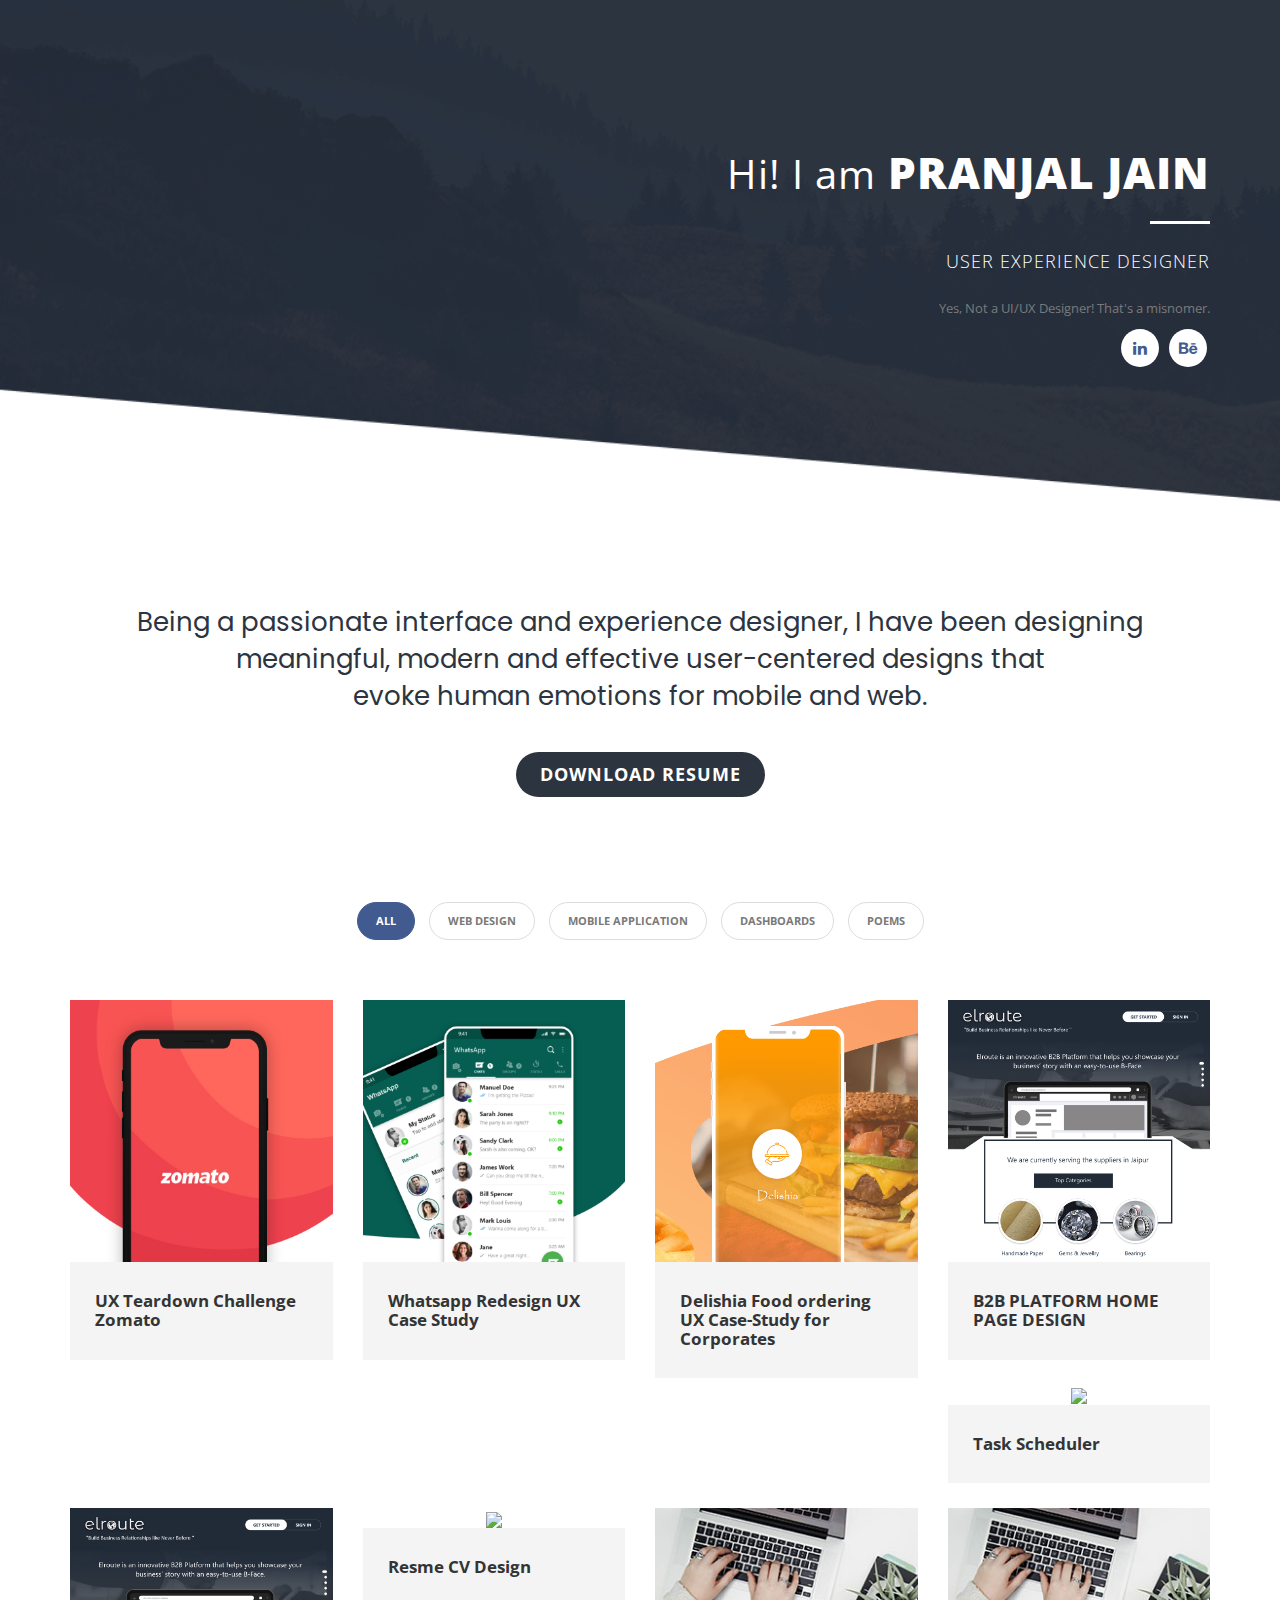
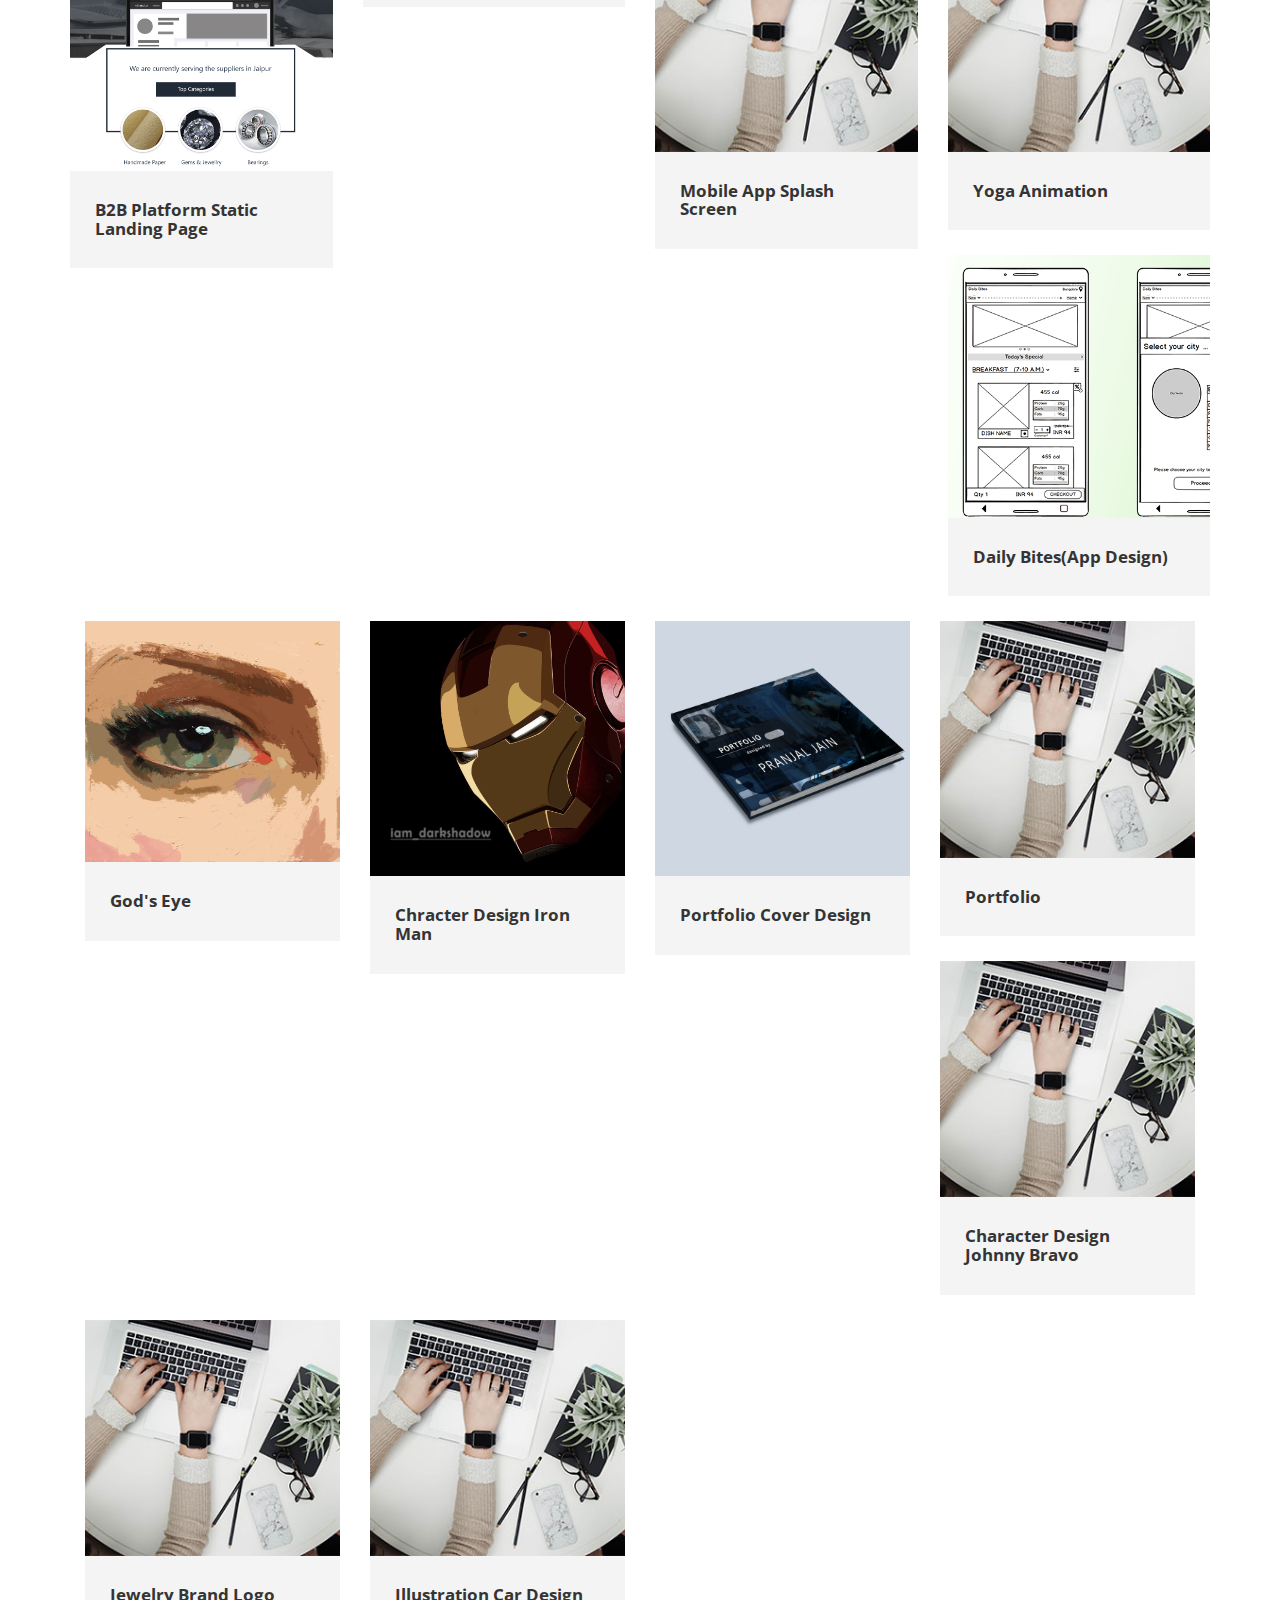
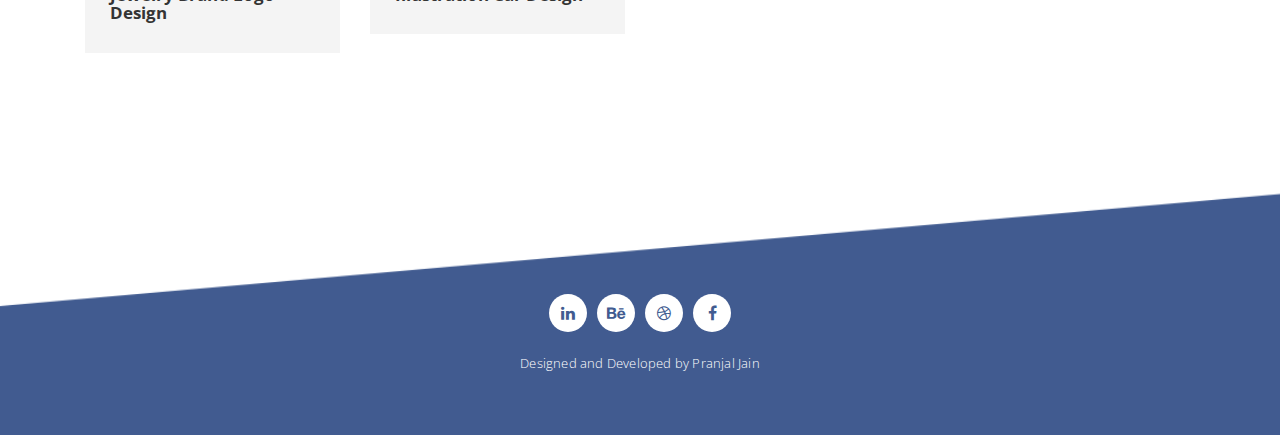
==== commit 201e4b54: "Update index.html" ====
--- a/index.html
+++ b/index.html
@@ -82,7 +82,8 @@
         </div>
         <div class="projects-holder">
           <div class="row">
-            <div class="col-md-3 col-sm-6 project-item mix nature">
+            
+            <div class="col-md-3 col-sm-6 project-item mix nature">         
               <div class="image">
                 <!-- <a href="img/Sample.jpg" data-lightbox="image-1"> -->
                 <a href="https://www.behance.net/gallery/86287979/UX-Teardown-Challenge-Zomato" target="_blank">
@@ -93,7 +94,20 @@
                 <h4>UX Teardown Challenge Zomato</h4>
               </div>
             </div>
-            <div class="col-md-3 col-sm-6 project-item mix webdesign">
+            
+            <div class="col-md-3 col-sm-6 project-item mix nature">
+              <div class="image">
+                <!-- <a href="img/03-big-item.jpg" data-lightbox="image-1"> -->
+                <a href="https://www.behance.net/gallery/83356915/Whatsapp-Redesign-UX-Case-Study" target="_blank">
+                  <img src="img/Whatsapp Thumb.png">
+                </a>
+              </div>
+              <div class="text">
+                <h4>Whatsapp Redesign UX Case Study</h4>
+              </div>
+            </div>
+            
+            <div class="col-md-3 col-sm-6 project-item mix nature">
               <div class="image">
                 <!-- <a href="img/02-big-item.jpg" data-lightbox="image-1"> -->
                 <a href="https://www.behance.net/gallery/84827435/Delishia-Food-ordering-UX-Case-Study-for-Corporates"
@@ -105,39 +119,31 @@
                 <h4>Delishia Food ordering UX Case-Study for Corporates</h4>
               </div>
             </div>
-            <div class="col-md-3 col-sm-6 project-item mix responsive">
-              <div class="image">
-                <!-- <a href="img/03-big-item.jpg" data-lightbox="image-1"> -->
-                <a href="https://www.behance.net/gallery/83356915/Whatsapp-Redesign-UX-Case-Study" target="_blank">
-                  <img src="img/03-item.jpg">
-                </a>
-              </div>
-              <div class="text">
-                <h4>Whatsapp Redesign UX Case Study</h4>
-              </div>
-            </div>
+            
             <div class="col-md-3 col-sm-6 project-item mix responsive">
               <div class="image">
                 <!-- <a href="img/03-big-item.jpg" data-lightbox="image-1"> -->
                 <a href="https://www.behance.net/gallery/76256761/B2B-PLATFORM-HOME-PAGE-DESIGN" target="_blank">
-                  <img src="img/Whatsapp Thumb.png">
+                  <img src="img/Elroute Landing page.png">
                 </a>
               </div>
               <div class="text">
                 <h4>B2B PLATFORM HOME PAGE DESIGN</h4>
               </div>
             </div>
+            
             <div class="col-md-3 col-sm-6 project-item mix responsive">
               <div class="image">
                 <!-- <a href="img/03-big-item.jpg" data-lightbox="image-1"> -->
                 <a href="https://www.behance.net/gallery/75936977/Task-Scheduler" target="_blank">
-                  <img src="img/03-item.jpg">
+                  <img src="img/task.png">
                 </a>
               </div>
               <div class="text">
                 <h4>Task Scheduler</h4>
               </div>
             </div>
+            
             <div class="col-md-3 col-sm-6 project-item mix responsive">
               <div class="image">
                 <!-- <a href="img/03-big-item.jpg" data-lightbox="image-1"> -->
@@ -149,11 +155,12 @@
                 <h4>B2B Platform Static Landing Page</h4>
               </div>
             </div>
+            
             <div class="col-md-3 col-sm-6 project-item mix responsive">
               <div class="image">
                 <!-- <a href="img/03-big-item.jpg" data-lightbox="image-1"> -->
                 <a href="https://www.behance.net/gallery/72185757/RESUME-CV-DESIGN" target="_blank">
-                  <img src="img/03-item.jpg">
+                  <img src="img/Resume.png">
                 </a>
               </div>
               <div class="text">
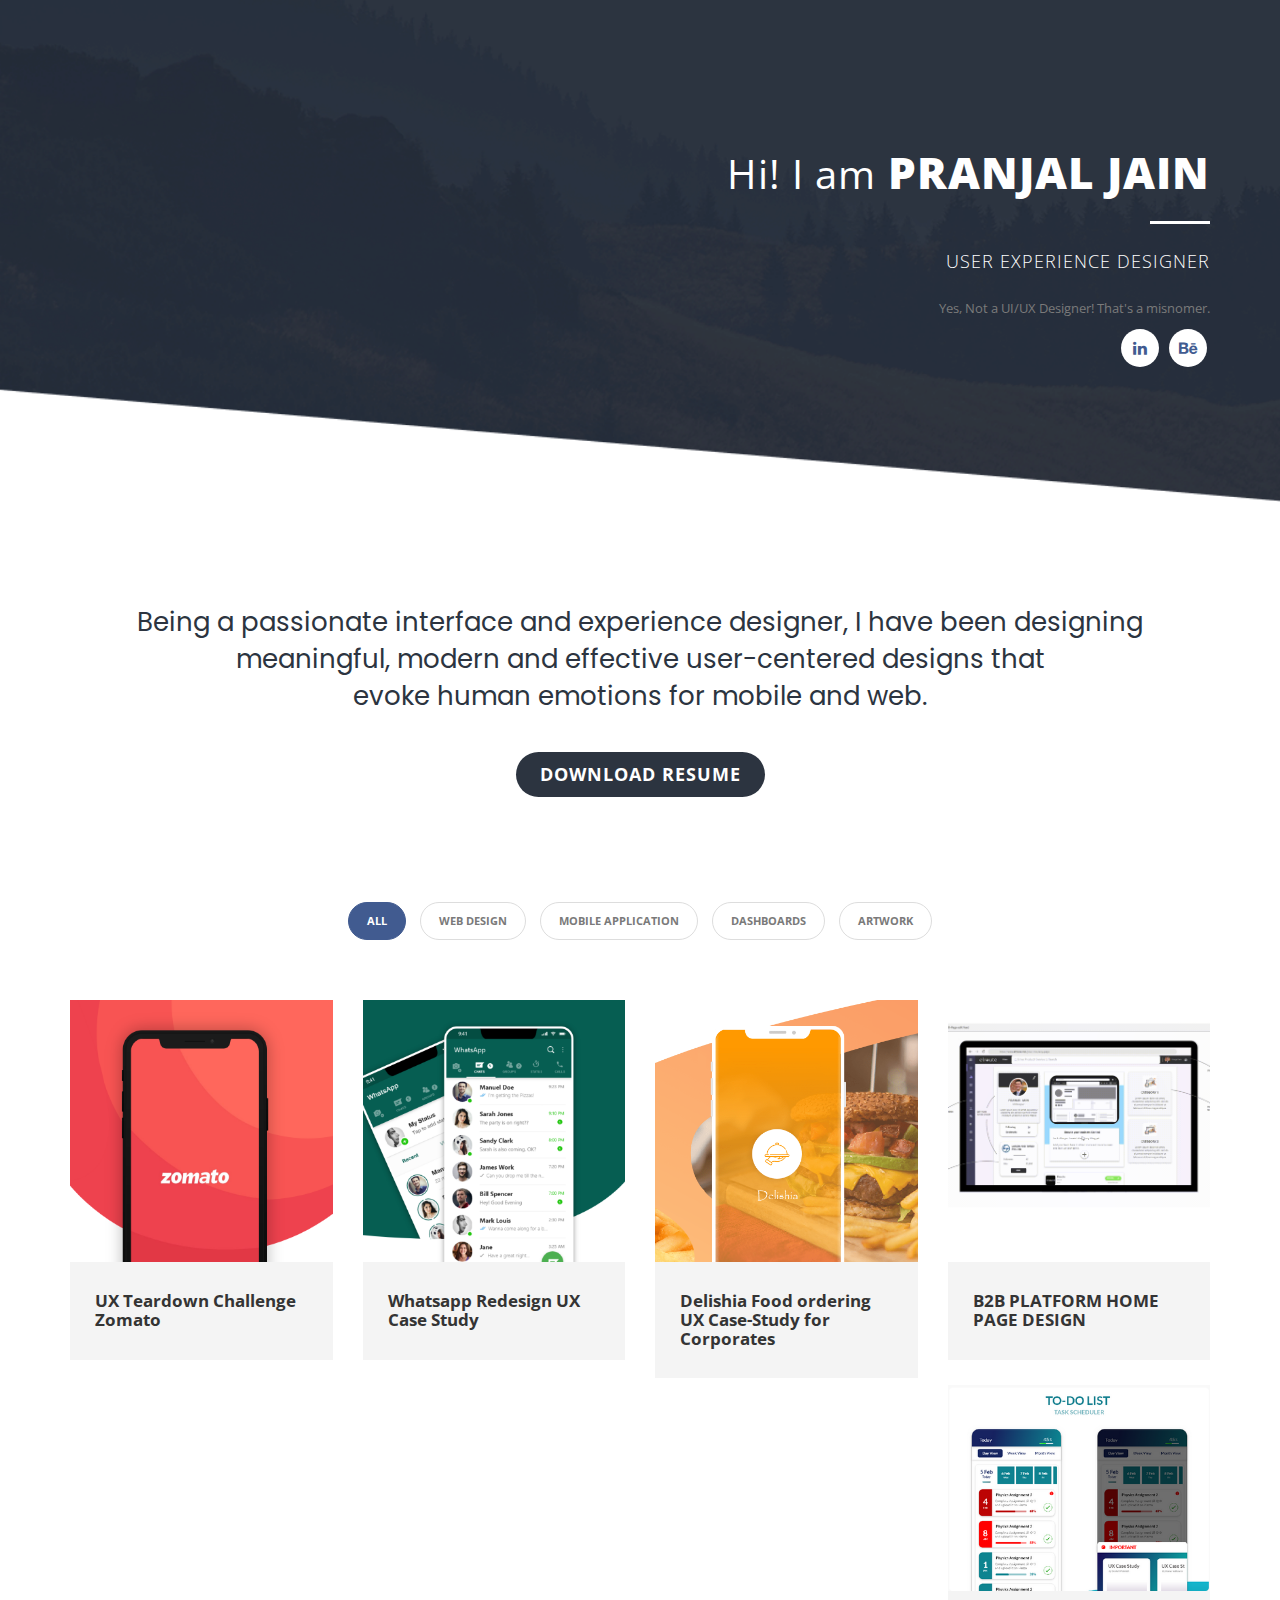
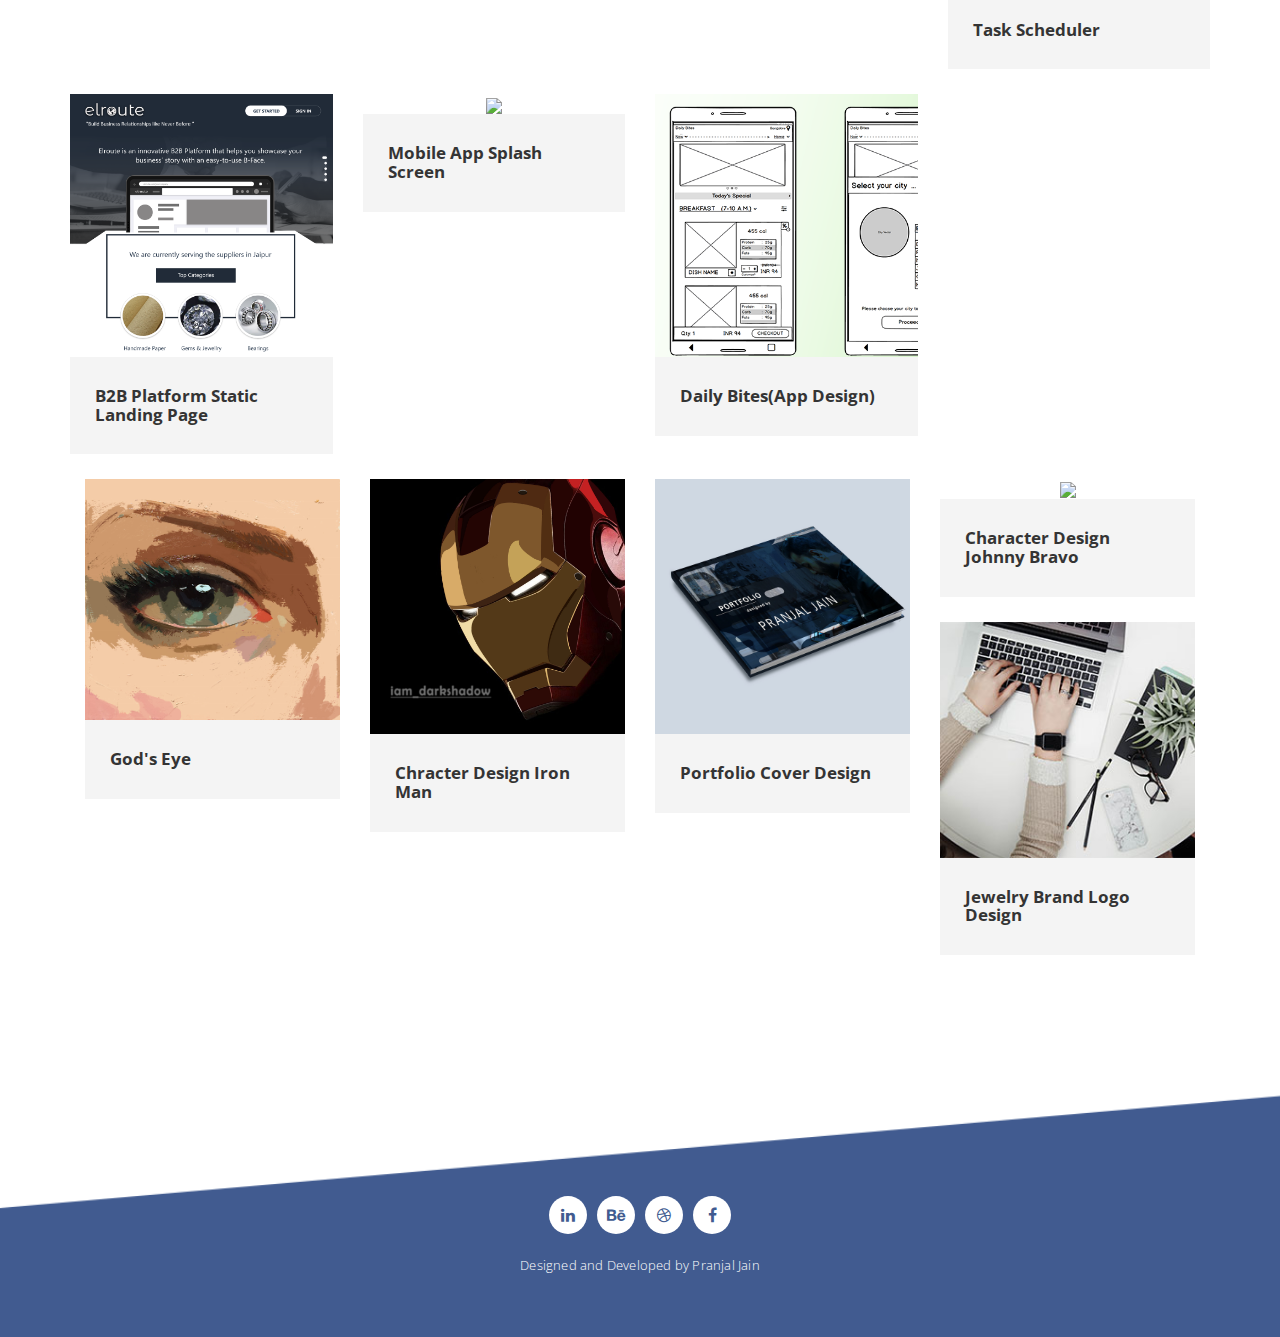
==== commit da313189: "Update index.html" ====
--- a/index.html
+++ b/index.html
@@ -77,7 +77,7 @@
             <li class="filter" data-filter="webdesign"><span>Web Design</span></li>
             <li class="filter" data-filter="nature"><span>Mobile Application</span></li>
             <li class="filter" data-filter="responsive"><span>Dashboards</span></li>
-            <li class="filter" data-filter="creative"><span>Poems</span></li>
+            <li class="filter" data-filter="creative"><span>Artwork</span></li>
           </ul>
         </div>
         <div class="projects-holder">
@@ -120,11 +120,11 @@
               </div>
             </div>
             
-            <div class="col-md-3 col-sm-6 project-item mix responsive">
+            <div class="col-md-3 col-sm-6 project-item mix web design">
               <div class="image">
                 <!-- <a href="img/03-big-item.jpg" data-lightbox="image-1"> -->
                 <a href="https://www.behance.net/gallery/76256761/B2B-PLATFORM-HOME-PAGE-DESIGN" target="_blank">
-                  <img src="img/Elroute Landing page.png">
+                  <img src="img/Elroute Home Page Design.png">
                 </a>
               </div>
               <div class="text">
@@ -132,7 +132,7 @@
               </div>
             </div>
             
-            <div class="col-md-3 col-sm-6 project-item mix responsive">
+            <div class="col-md-3 col-sm-6 project-item mix nature">
               <div class="image">
                 <!-- <a href="img/03-big-item.jpg" data-lightbox="image-1"> -->
                 <a href="https://www.behance.net/gallery/75936977/Task-Scheduler" target="_blank">
@@ -144,7 +144,7 @@
               </div>
             </div>
             
-            <div class="col-md-3 col-sm-6 project-item mix responsive">
+            <div class="col-md-3 col-sm-6 project-item mix web design">
               <div class="image">
                 <!-- <a href="img/03-big-item.jpg" data-lightbox="image-1"> -->
                 <a href="https://www.behance.net/gallery/75749937/B2B-platform-static-landing-Page" target="_blank">
@@ -154,42 +154,21 @@
               <div class="text">
                 <h4>B2B Platform Static Landing Page</h4>
               </div>
-            </div>
-            
-            <div class="col-md-3 col-sm-6 project-item mix responsive">
-              <div class="image">
-                <!-- <a href="img/03-big-item.jpg" data-lightbox="image-1"> -->
-                <a href="https://www.behance.net/gallery/72185757/RESUME-CV-DESIGN" target="_blank">
-                  <img src="img/Resume.png">
-                </a>
-              </div>
-              <div class="text">
-                <h4>Resme CV Design</h4>
-              </div>
-            </div>
-            <div class="col-md-3 col-sm-6 project-item mix responsive">
+            </div>            
+                     
+            <div class="col-md-3 col-sm-6 project-item mix nature">
               <div class="image">
                 <!-- <a href="img/03-big-item.jpg" data-lightbox="image-1"> -->
                 <a href="https://www.behance.net/gallery/72117203/Mobile-App-Splash-Screen" target="_blank">
-                  <img src="img/03-item.jpg">
+                  <img src="img/splash.png">
                 </a>
               </div>
               <div class="text">
                 <h4>Mobile App Splash Screen</h4>
               </div>
-            </div>
-            <div class="col-md-3 col-sm-6 project-item mix responsive">
-              <div class="image">
-                <!-- <a href="img/03-big-item.jpg" data-lightbox="image-1"> -->
-                <a href="https://www.behance.net/gallery/72035407/Yoga-Animation" target="_blank">
-                  <img src="img/03-item.jpg">
-                </a>
-              </div>
-              <div class="text">
-                <h4>Yoga Animation</h4>
-              </div>
-            </div>
-            <div class="col-md-3 col-sm-6 project-item mix responsive">
+            </div>            
+            
+            <div class="col-md-3 col-sm-6 project-item mix nature">
               <div class="image">
                 <!-- <a href="img/03-big-item.jpg" data-lightbox="image-1"> -->
                 <a href="https://www.behance.net/gallery/71482663/APP-DESIGN-(DAILY-BITES)" target="_blank">
@@ -202,7 +181,7 @@
             </div>
             
             </div>
-            <div class="col-md-3 col-sm-6 project-item mix responsive">
+            <div class="col-md-3 col-sm-6 project-item mix creative">
               <div class="image">
                 <!-- <a href="img/03-big-item.jpg" data-lightbox="image-1"> -->
                 <a href="https://www.behance.net/gallery/65705219/Gods-EYE" target="_blank">
@@ -213,7 +192,8 @@
                 <h4>God's Eye</h4>
               </div>
             </div>
-            <div class="col-md-3 col-sm-6 project-item mix responsive">
+          
+            <div class="col-md-3 col-sm-6 project-item mix creative">
               <div class="image">
                 <!-- <a href="img/03-big-item.jpg" data-lightbox="image-1"> -->
                 <a href="https://www.behance.net/gallery/65698187/Chracter-Design-Iron-Man" target="_blank">
@@ -224,7 +204,8 @@
                 <h4>Chracter Design Iron Man</h4>
               </div>
             </div>
-            <div class="col-md-3 col-sm-6 project-item mix responsive">
+          
+            <div class="col-md-3 col-sm-6 project-item mix creative">
               <div class="image">
                 <!-- <a href="img/03-big-item.jpg" data-lightbox="image-1"> -->
                 <a href="https://www.behance.net/gallery/64944275/Portfolio-Cover-Design" target="_blank">
@@ -234,30 +215,22 @@
               <div class="text">
                 <h4>Portfolio Cover Design</h4>
               </div>
-            </div>
-            <div class="col-md-3 col-sm-6 project-item mix responsive">
-              <div class="image">
-                <!-- <a href="img/03-big-item.jpg" data-lightbox="image-1"> -->
-                <a href="https://www.behance.net/gallery/65653839/Portfolio" target="_blank">
-                  <img src="img/03-item.jpg">
-                </a>
-              </div>
-              <div class="text">
-                <h4>Portfolio</h4>
-              </div>
-            </div>
-            <div class="col-md-3 col-sm-6 project-item mix responsive">
+            </div>        
+            
+          
+            <div class="col-md-3 col-sm-6 project-item mix creative">
               <div class="image">
                 <!-- <a href="img/03-big-item.jpg" data-lightbox="image-1"> -->
                 <a href="https://www.behance.net/gallery/65698051/Character-Design-Johnny-Bravo" target="_blank">
-                  <img src="img/03-item.jpg">
+                  <img src="img/bravo.png">
                 </a>
               </div>
               <div class="text">
                 <h4>Character Design Johnny Bravo</h4>
               </div>
             </div>
-            <div class="col-md-3 col-sm-6 project-item mix responsive">
+          
+            <div class="col-md-3 col-sm-6 project-item mix creative">
               <div class="image">
                 <!-- <a href="img/03-big-item.jpg" data-lightbox="image-1"> -->
                 <a href="https://www.behance.net/gallery/65696459/Jewelry-Brand-Logo-Design" target="_blank">
@@ -267,17 +240,9 @@
               <div class="text">
                 <h4>Jewelry Brand Logo Design</h4>
               </div>
-            </div>
-            <div class="col-md-3 col-sm-6 project-item mix responsive">
-              <div class="image">
-                <!-- <a href="img/03-big-item.jpg" data-lightbox="image-1"> -->
-                <a href="https://www.behance.net/gallery/64944363/Illustration-Car-Design" target="_blank">
-                  <img src="img/03-item.jpg">
-                </a>
-              </div>
-              <div class="text">
-                <h4>Illustration Car Design</h4>
-              </div>
+            </div>          
+            
+              
             </div>
           </div>
         </div>
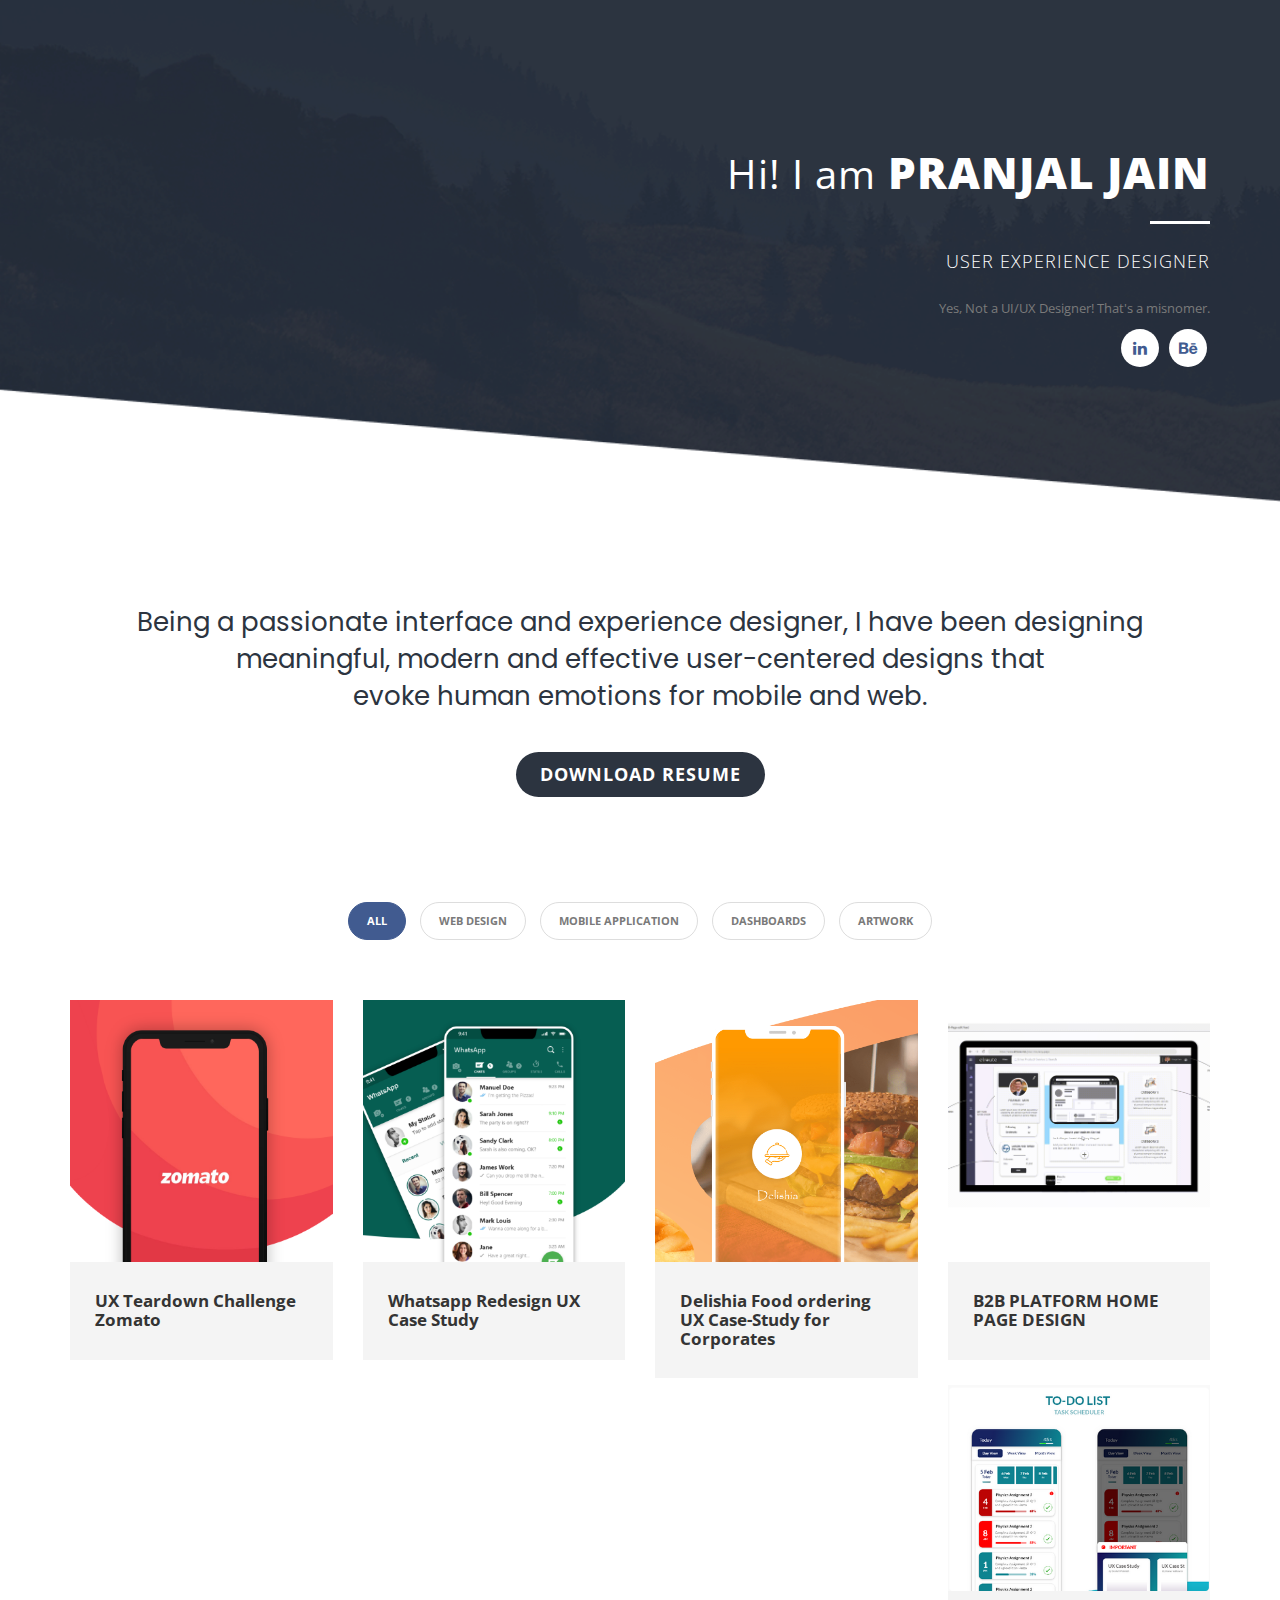
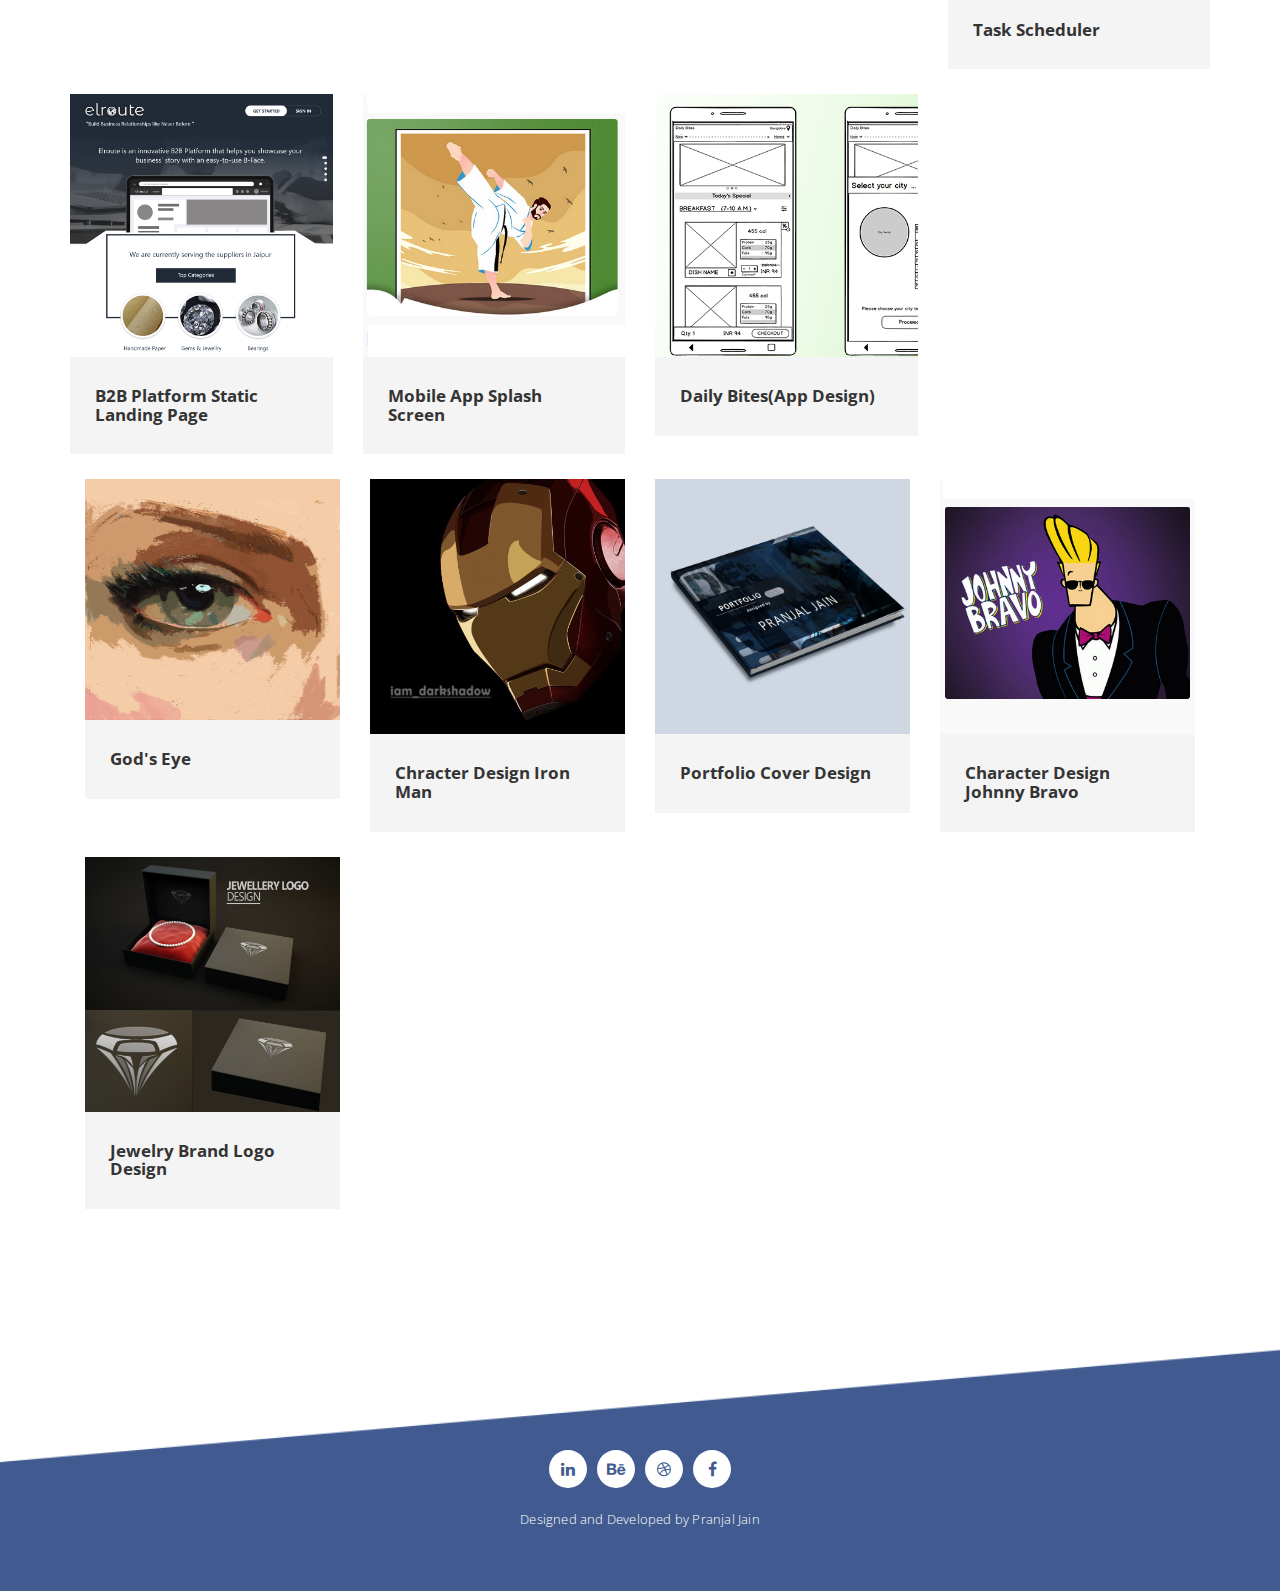
==== commit 23940112: "Update index.html" ====
--- a/index.html
+++ b/index.html
@@ -160,7 +160,7 @@
               <div class="image">
                 <!-- <a href="img/03-big-item.jpg" data-lightbox="image-1"> -->
                 <a href="https://www.behance.net/gallery/72117203/Mobile-App-Splash-Screen" target="_blank">
-                  <img src="img/splash.png">
+                  <img src="img/Splash.png">
                 </a>
               </div>
               <div class="text">
@@ -234,7 +234,7 @@
               <div class="image">
                 <!-- <a href="img/03-big-item.jpg" data-lightbox="image-1"> -->
                 <a href="https://www.behance.net/gallery/65696459/Jewelry-Brand-Logo-Design" target="_blank">
-                  <img src="img/03-item.jpg">
+                  <img src="img/Jewellery.png">
                 </a>
               </div>
               <div class="text">
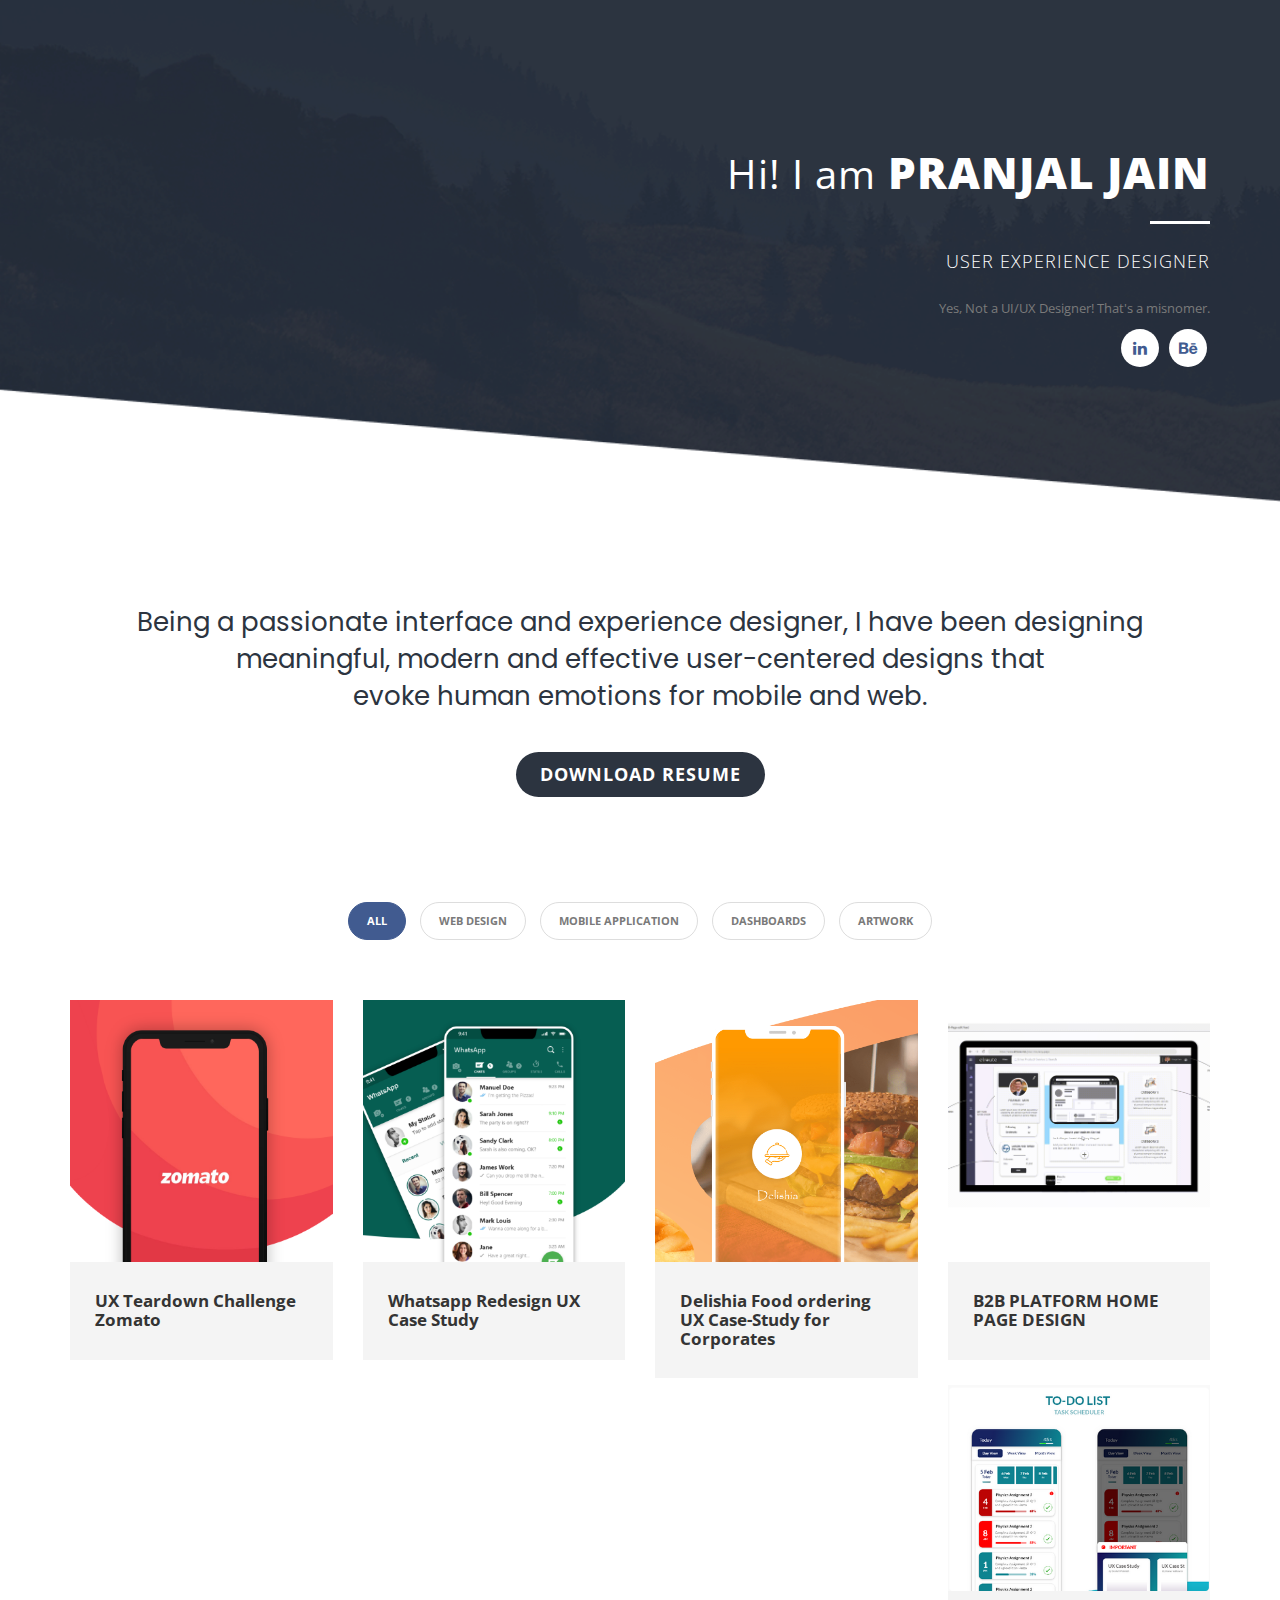
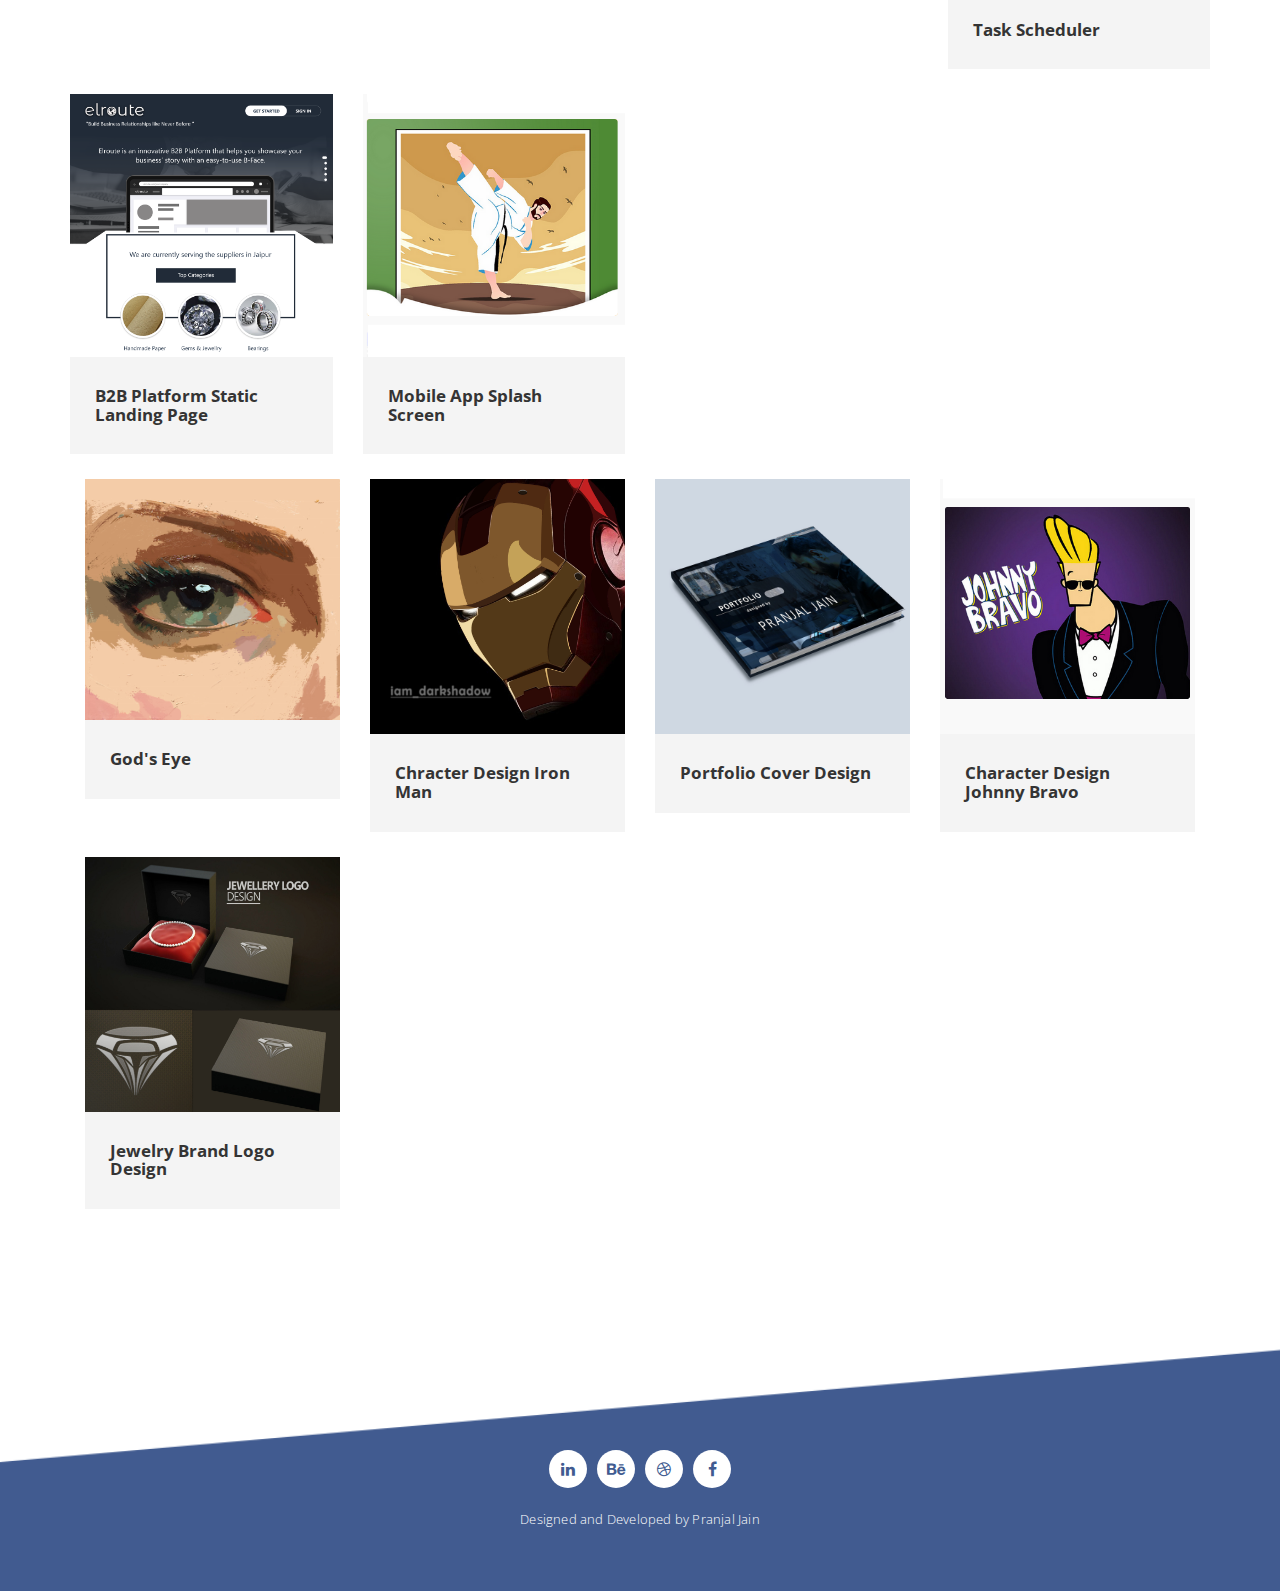
==== commit be54fb00: "Update index.html" ====
--- a/index.html
+++ b/index.html
@@ -120,7 +120,7 @@
               </div>
             </div>
             
-            <div class="col-md-3 col-sm-6 project-item mix web design">
+            <div class="col-md-3 col-sm-6 project-item mix webdesign">
               <div class="image">
                 <!-- <a href="img/03-big-item.jpg" data-lightbox="image-1"> -->
                 <a href="https://www.behance.net/gallery/76256761/B2B-PLATFORM-HOME-PAGE-DESIGN" target="_blank">
@@ -144,7 +144,7 @@
               </div>
             </div>
             
-            <div class="col-md-3 col-sm-6 project-item mix web design">
+            <div class="col-md-3 col-sm-6 project-item mix webdesign">
               <div class="image">
                 <!-- <a href="img/03-big-item.jpg" data-lightbox="image-1"> -->
                 <a href="https://www.behance.net/gallery/75749937/B2B-platform-static-landing-Page" target="_blank">
@@ -168,9 +168,9 @@
               </div>
             </div>            
             
-            <div class="col-md-3 col-sm-6 project-item mix nature">
-              <div class="image">
-                <!-- <a href="img/03-big-item.jpg" data-lightbox="image-1"> -->
+            <!--<div class="col-md-3 col-sm-6 project-item mix nature">
+              <div class="image">
+                <!-- <a href="img/03-big-item.jpg" data-lightbox="image-1"> 
                 <a href="https://www.behance.net/gallery/71482663/APP-DESIGN-(DAILY-BITES)" target="_blank">
                   <img src="img/Daily bites thumb.png">
                 </a>
@@ -178,7 +178,7 @@
               <div class="text">
                 <h4>Daily Bites(App Design)</h4>
               </div>
-            </div>
+            </div> -->
             
             </div>
             <div class="col-md-3 col-sm-6 project-item mix creative">
